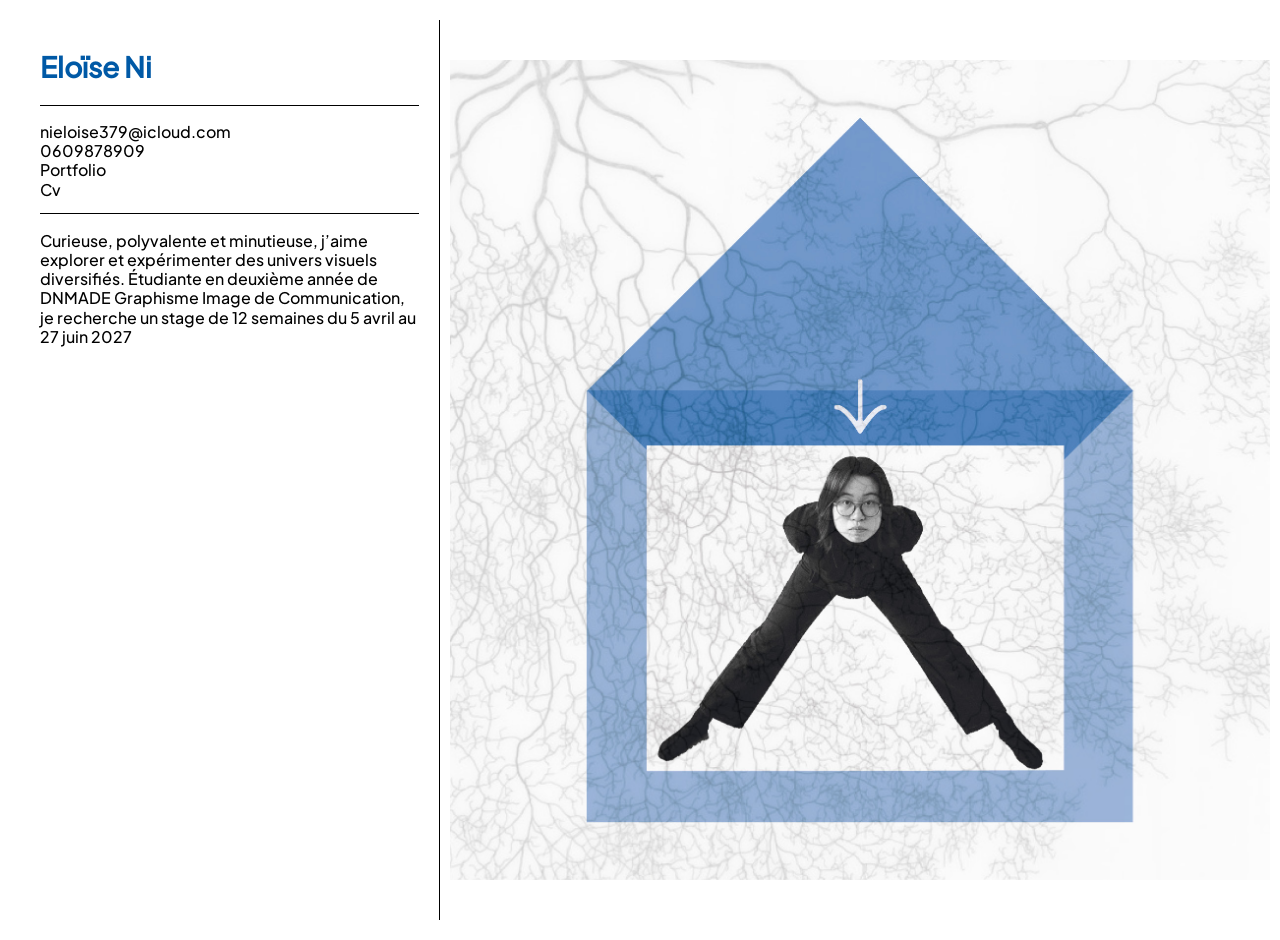
==== a_propos.html @ 24685587 "Lundi" ====
<!DOCTYPE html>
<html lang="fr">

<head>
    <meta charset="UTF-8">
    <meta name="viewport" content="width=device-width, initial-scale=1.0">
    <title>À propos</title>
    <link rel="stylesheet" href="style.css">
</head>

<body class="propos-page prpos-page">

    <main class="project-layout">

        <section class="project-info">

            <h1>Eloïse Ni</h1>

            <hr>

            <div class="project-details">
                <p>nieloise379@icloud.com</p>
                <p>0609878909</p>
                <p>Portfolio</p>
                <p>Cv</p>
            </div>

            <hr>

            <p>
                Curieuse, polyvalente et minutieuse, j’aime explorer et expérimenter des univers visuels diversifiés. Étudiante en deuxième année de DNMADE Graphisme Image de Communication, je recherche un stage de 12 semaines du 5 avril au 27 juin 2027
            </p>

        </section>

        <section class="project-image">
            <img src="images/00_a_propos.jpg" Affiche Flip Flap Circus">
        </section>

    </main>

</body>

</html>
---- style.css ----
@font-face {
  font-family: jakarta ;
  src: url("typo/jakarta/PlusJakartaSans-Medium.otf") format("opentype");
}


body {
  background-color: #F2F6FA;
  color: black;
  font-family: jakarta ;
  max-width: 1920px;
  margin: 0 auto;
  padding: 0;
}

p {
  text-align: center;
  color: black;
}

img {
  width: 100%;
  height: auto;
  display: block;
}

p span {
  color: rgb(0, 0, 0);
}

.alert {
  color: rgb(0, 0, 0);
}











/* ACCUEIL */

header {
  display: grid;
  grid-template-columns: auto auto;
  justify-content: space-between;
  align-items: baseline;
}

.grid {
  display: grid;
  grid-template-columns: repeat(3, minmax(0, 1fr));
  gap: 10px;
  padding: 10px;
}

.grid-image-centrale {
  display: grid;
  grid-template-columns: repeat(3, minmax(0, 1fr));
  column-gap: 10px;
  padding: 10px 10px 0 10px;
}

.grid-image-centrale>a {
  grid-column: 2;
  min-width: 0;
}

.grid-image-centrale img {
  width: 100%;
  height: auto;
  display: block;
}

@media screen and (max-width: 600px) {
  .grid-image-centrale {
    grid-template-columns: repeat(3, minmax(0, 1fr));
    gap: 10px;
    padding: 10px;
  }
}

.item-grid {
  gap: 24px;
  display: grid;
}

.image-container {
  display: grid;
  position: relative;
  text-decoration: none;
  min-width: 0;
}

.image-container img {
  grid-column: 1 / -1;
  grid-row: 1 / -1;
  transition: transform 0.3s ease;
}

.grid .image-container {
  min-width: 0;
  width: 100%;
  aspect-ratio: 1 / 1;
  overflow: hidden;
}

.grid .image-container img {
  width: 100%;
  height: 100%;
  object-fit: cover;
  display: block;
}

.image-container .image-text {
  grid-column: 1 / -1;
  grid-row: 1 / -1;
  display: grid;
  place-items: center;
  width: 100%;
  height: 100%;
  box-sizing: border-box;
  opacity: 0;
  transition: opacity 0.3s ease;
  margin: 0;
  color: white;
  font-family: jakarta ;
  font-size: clamp(14px, 2.2vw, 35px);
  font-weight: bold;
  text-align: center;
  padding: 20px;
}

.image-container:hover .image-text {
  opacity: 1;
}

.bleu-propos .image-text {
  background-color: rgba(0, 89, 166, 0.80);
}

.rouge-flip .image-text {
  background-color: rgba(195, 23, 0, 0.70);
}

.gris-bodum .image-text {
  background-color: rgba(0, 0, 0, 0.70);
}

.noir-faits .image-text {
  background-color: rgba(0, 0, 0, 0.70);
}

.bleu-futurzine .image-text {
  background-color: rgba(39, 62, 142, 0.70);
}

.vert-fluo .image-text {
  background-color: rgba(17, 255, 0, 0.70);
}

.marron-kabane .image-text {
  background-color: rgba(130, 81, 44, 0.70);
}

.jaune-leporello .image-text {
  background-color: rgba(255, 238, 0, 0.70);
}

.rouge-lino .image-text {
  background-color: rgba(205, 23, 25, 0.70);
}

.violet-objets .image-text {
  background-color: rgba(104, 84, 205, 0.70);
}

.vert-reliure .image-text {
  background-color: rgba(5, 90, 28, 0.70);
}

.vert-symbiose .image-text {
  background-color: rgba(141, 190, 35, 0.70);
}

.orange-sauces .image-text {
  background-color: rgba(237, 109, 4, 0.70);
}

.noirr-platon .image-text {
  background-color: rgba(0, 0, 0, 0.7);
}

.overlay {
  position: absolute;
  top: 0;
  left: 0;
  width: 100%;
  height: 100%;
  background-color: rgb(255, 255, 255);
  display: flex;
  justify-content: center;
  align-items: center;
  opacity: 1;
  transition: opacity 0.3s ease;
}

.image-text {
  color: rgb(255, 255, 255);
  font-size: 25px;
  text-align: center;
  padding: 20px;
}

.image-container:hover .overlay {
  opacity: 1;
  background-color: rgba(9, 0, 0, 0.5);
}







/* MOBILE */

@media screen and (max-width: 600px) {

  /* Page Accueil */

  header {
    padding: 10px;
  }

  h1 {
    font-size: 32px;
  }

  .grid {
    grid-template-columns: 1fr;
    gap: 10px;
    padding: 10px;
  }

  .image-container .image-text {
    font-size: 22px;
    opacity: 1;
  }


  /* Page Projets */

  .project-layout {
    grid-template-columns: 1fr;
    gap: 20px;
    padding: 10px;
  }

  .project-info {
    border-right: none;
    border-bottom: 1px solid black;
    padding: 10px 0 20px 0;
  }

  .project-info h1 {
    font-size: 24px;
    margin-bottom: 15px;
  }

  .project-info p {
    font-size: 14px;
  }

  .project-image {
    padding: 0;
    width: 100%;
  }

  .project-image img {
    width: 100%;
    height: auto;
    object-fit: contain;
  }

}











/* PAGES PROJETS — MISE EN PAGE */

.project-page {
  margin: 0;
  padding: 0;
  max-width: none;
  min-height: 100vh;
}

.project-layout {
  display: grid;
  grid-template-columns: 1fr 2fr;
  min-height: 100vh;
  padding: 10px;
}

/* Cartel gauche */

.project-info {
  padding: 20px;
  border-right: 1px solid black;
}

.project-info h1 {
  font-family: jakarta ;
  font-size: clamp(14px, 2.2vw, 35px);
  font-weight: bold;
  text-align: left;
  margin: 0;
  padding: 0;
  text-decoration: none;
}


.project-info p {
  text-align: left;
  line-height: 1.2;
}

.project-details p {
  line-height: 1.2;
  margin: 0;
}

/* Lignes */

.project-info hr {
  border: none;
  border-top: 1px solid black;
  margin: 15px 0;
}

/* Images */

.project-image {
  display: flex;
  justify-content: center;
  align-items: flex-start;
  padding: 20px 10px 0 10px;
  min-width: 0;
}

.project-image img {
  width: 100%;
  height: calc(100vh - 40px);
  object-fit: contain;
  margin: 0;
}

/* Couleur Titre Projet */

.propos-page .project-info h1 {
  color: rgb(0, 89, 166);
}

.circus-page .project-info h1 {
  color: rgb(195, 23, 0);
}

.bodum-page .project-info h1 {
  color: rgba(0, 0, 0, 0.65);
}

.futurzine-page .project-info h1 {
  color: rgba(39, 62, 142);
}

.faits-page .project-info h1 {
  color: rgba(0, 0, 0, 0.65);
}












/* A PROPOS */

body.propos-page {
  width: 100%;
  max-width: none;
  min-height: 100vh;
  margin: 0;
  padding: 10px;
  background-color: rgb(255, 255, 255);
}

.circus-page header {
  display: block;
}

.circus-page main {
  width: 100%;
}

@media screen and (max-width: 600px) {
  .circus-page .project-info h1 {
    font-size: 24px;
  }
}

/* FLIP FLAP CIRCUS */

body.circus-page {
  width: 100%;
  max-width: none;
  min-height: 100vh;
  margin: 0;
  padding: 10px;
  background-color: rgb(255, 255, 255);
}

.circus-page header {
  display: block;
}

.circus-page main {
  width: 100%;
}

@media screen and (max-width: 600px) {
  .circus-page .project-info h1 {
    font-size: 24px;
  }
}


/* BODUM */

body.bodum-page {
  width: 100%;
  max-width: none;
  min-height: 100vh;
  margin: 0;
  padding: 10px;
  background-color: rgb(255, 255, 255);
}

.bodum-page header {
  display: block;
}

.bodum-page main {
  width: 100%;
}

@media screen and (max-width: 600px) {
  .bodum-page .project-info h1 {
    font-size: 24px;
  }
}


/* 2463 - FUTURZINE */

body.futurzine-page {
  width: 100%;
  max-width: none;
  min-height: 100vh;
  margin: 0;
  padding: 10px;
  background-color: rgb(255, 255, 255);
}

.futurzine-page header {
  display: block;
}

.futurzine-page main {
  width: 100%;
}

@media screen and (max-width: 600px) {
  .futurzine-page .project-info h1 {
    font-size: 24px;
  }
}


/* FAITS DIVERS */

body.faits-page {
  width: 100%;
  max-width: none;
  min-height: 100vh;
  margin: 0;
  padding: 10px;
  background-color: rgb(255, 255, 255);
}

.faits-page header {
  display: block;
}

.faits-page main {
  width: 100%;
}

@media screen and (max-width: 600px) {
  .faits-page .project-info h1 {
    font-size: 24px;
  }
}
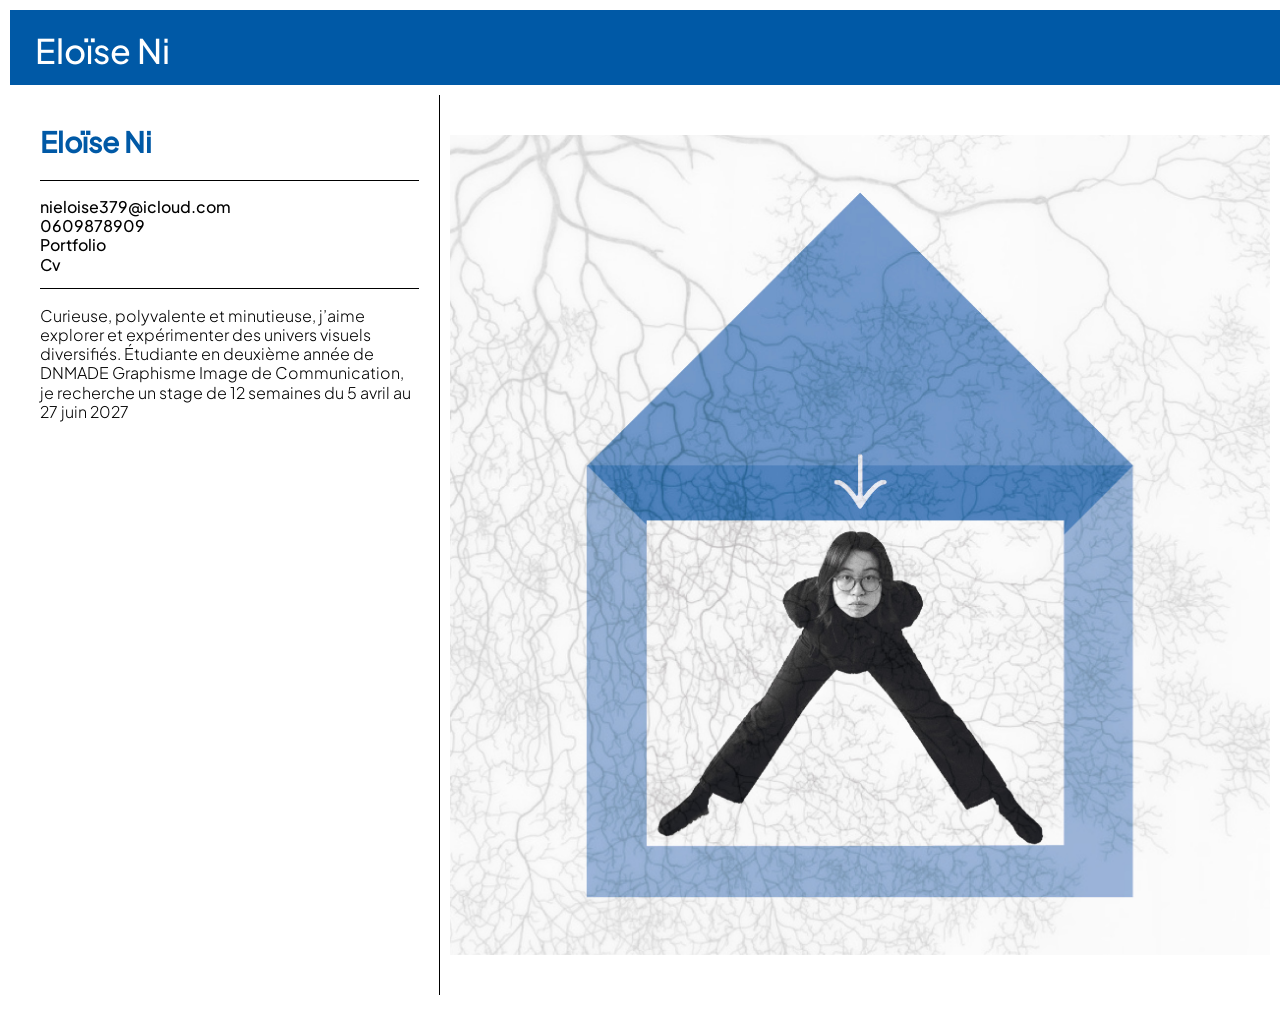
==== commit ef6a5113: "minuit" ====
--- a/a_propos.html
+++ b/a_propos.html
@@ -9,7 +9,9 @@
 </head>
 
 <body class="propos-page prpos-page">
-
+<header class="project-banner">
+    <span class="banner-name">Eloïse Ni</span>
+</header>
     <main class="project-layout">
 
         <section class="project-info">
--- a/style.css
+++ b/style.css
@@ -1,224 +1,227 @@
 @font-face {
-  font-family: jakarta ;
-  src: url("typo/jakarta/PlusJakartaSans-Medium.otf") format("opentype");
+    font-family: jakarta;
+    src: url("typo/jakarta/PlusJakartaSans-Medium.otf") format("opentype");
+}
+
+@font-face {
+    font-family: jakarta-light;
+    src: url("typo/jakarta/PlusJakartaSans-Light.otf") format("opentype");
+    font-weight: 300;
+}
+
+@font-face {
+    font-family: feroniapi;
+    src: url("typo/feroniapi/Feroniapi-MediumItalic.otf");
 }
 
 
 body {
-  background-color: #F2F6FA;
-  color: black;
-  font-family: jakarta ;
-  max-width: 1920px;
-  margin: 0 auto;
-  padding: 0;
+    background-color: #fdfdfd;
+    color: black;
+    font-family: jakarta;
+    max-width: 1920px;
+    margin: 0 auto;
+    padding: 0;
 }
 
 p {
-  text-align: center;
-  color: black;
+    text-align: center;
+    color: black;
 }
 
 img {
-  width: 100%;
-  height: auto;
-  display: block;
+    width: 100%;
+    height: auto;
+    display: block;
 }
 
 p span {
-  color: rgb(0, 0, 0);
+    color: rgb(0, 0, 0);
 }
 
 .alert {
-  color: rgb(0, 0, 0);
-}
-
-
-
-
-
-
-
-
+    color: rgb(0, 0, 0);
+}
 
 
 
 /* ACCUEIL */
 
 header {
-  display: grid;
-  grid-template-columns: auto auto;
-  justify-content: space-between;
-  align-items: baseline;
+    display: grid;
+    grid-template-columns: auto auto;
+    justify-content: space-between;
+    align-items: baseline;
 }
 
 .grid {
-  display: grid;
-  grid-template-columns: repeat(3, minmax(0, 1fr));
-  gap: 10px;
-  padding: 10px;
-}
-
-.grid-image-centrale {
-  display: grid;
-  grid-template-columns: repeat(3, minmax(0, 1fr));
-  column-gap: 10px;
-  padding: 10px 10px 0 10px;
-}
-
-.grid-image-centrale>a {
-  grid-column: 2;
-  min-width: 0;
-}
-
-.grid-image-centrale img {
-  width: 100%;
-  height: auto;
-  display: block;
-}
-
-@media screen and (max-width: 600px) {
-  .grid-image-centrale {
+    display: grid;
     grid-template-columns: repeat(3, minmax(0, 1fr));
     gap: 10px;
     padding: 10px;
-  }
+}
+
+.grid-image-centrale {
+    display: grid;
+    grid-template-columns: repeat(3, minmax(0, 1fr));
+    column-gap: 10px;
+    padding: 10px 10px 0 10px;
+}
+
+.grid-image-centrale>a {
+    grid-column: 2;
+    min-width: 0;
+}
+
+.grid-image-centrale img {
+    width: 100%;
+    height: auto;
+    display: block;
+}
+
+@media screen and (max-width: 600px) {
+    .grid-image-centrale {
+        grid-template-columns: repeat(3, minmax(0, 1fr));
+        gap: 10px;
+        padding: 10px;
+    }
 }
 
 .item-grid {
-  gap: 24px;
-  display: grid;
+    gap: 24px;
+    display: grid;
 }
 
 .image-container {
-  display: grid;
-  position: relative;
-  text-decoration: none;
-  min-width: 0;
+    display: grid;
+    position: relative;
+    text-decoration: none;
+    min-width: 0;
 }
 
 .image-container img {
-  grid-column: 1 / -1;
-  grid-row: 1 / -1;
-  transition: transform 0.3s ease;
+    grid-column: 1 / -1;
+    grid-row: 1 / -1;
+    transition: transform 0.3s ease;
 }
 
 .grid .image-container {
-  min-width: 0;
-  width: 100%;
-  aspect-ratio: 1 / 1;
-  overflow: hidden;
+    min-width: 0;
+    width: 100%;
+    aspect-ratio: 1 / 1;
+    overflow: hidden;
 }
 
 .grid .image-container img {
-  width: 100%;
-  height: 100%;
-  object-fit: cover;
-  display: block;
+    width: 100%;
+    height: 100%;
+    object-fit: cover;
+    display: block;
 }
 
 .image-container .image-text {
-  grid-column: 1 / -1;
-  grid-row: 1 / -1;
-  display: grid;
-  place-items: center;
-  width: 100%;
-  height: 100%;
-  box-sizing: border-box;
-  opacity: 0;
-  transition: opacity 0.3s ease;
-  margin: 0;
-  color: white;
-  font-family: jakarta ;
-  font-size: clamp(14px, 2.2vw, 35px);
-  font-weight: bold;
-  text-align: center;
-  padding: 20px;
+    grid-column: 1 / -1;
+    grid-row: 1 / -1;
+    display: grid;
+    place-items: center;
+    width: 100%;
+    height: 100%;
+    box-sizing: border-box;
+    opacity: 0;
+    transition: opacity 0.3s ease;
+    margin: 0;
+    color: white;
+    font-family: jakarta;
+    font-size: clamp(14px, 2.2vw, 35px);
+    font-weight: bold;
+    text-align: center;
+    padding: 20px;
 }
 
 .image-container:hover .image-text {
-  opacity: 1;
+    opacity: 1;
 }
 
 .bleu-propos .image-text {
-  background-color: rgba(0, 89, 166, 0.80);
+    background-color: rgba(0, 89, 166, 0.80);
 }
 
 .rouge-flip .image-text {
-  background-color: rgba(195, 23, 0, 0.70);
+    background-color: rgba(195, 23, 0, 0.70);
 }
 
 .gris-bodum .image-text {
-  background-color: rgba(0, 0, 0, 0.70);
+    background-color: rgba(0, 0, 0, 0.70);
 }
 
 .noir-faits .image-text {
-  background-color: rgba(0, 0, 0, 0.70);
+    background-color: rgba(0, 0, 0, 0.70);
 }
 
 .bleu-futurzine .image-text {
-  background-color: rgba(39, 62, 142, 0.70);
+    background-color: rgba(39, 62, 142, 0.70);
 }
 
 .vert-fluo .image-text {
-  background-color: rgba(17, 255, 0, 0.70);
+    background-color: rgba(17, 255, 0, 0.70);
 }
 
 .marron-kabane .image-text {
-  background-color: rgba(130, 81, 44, 0.70);
+    background-color: rgba(130, 81, 44, 0.70);
 }
 
 .jaune-leporello .image-text {
-  background-color: rgba(255, 238, 0, 0.70);
+    background-color: rgba(255, 238, 0, 0.70);
 }
 
 .rouge-lino .image-text {
-  background-color: rgba(205, 23, 25, 0.70);
+    background-color: rgba(205, 23, 25, 0.70);
 }
 
 .violet-objets .image-text {
-  background-color: rgba(104, 84, 205, 0.70);
+    background-color: rgba(104, 84, 205, 0.70);
 }
 
 .vert-reliure .image-text {
-  background-color: rgba(5, 90, 28, 0.70);
+    background-color: rgba(5, 90, 28, 0.70);
 }
 
 .vert-symbiose .image-text {
-  background-color: rgba(141, 190, 35, 0.70);
+    background-color: rgba(141, 190, 35, 0.70);
 }
 
 .orange-sauces .image-text {
-  background-color: rgba(237, 109, 4, 0.70);
+    background-color: rgba(237, 109, 4, 0.70);
 }
 
 .noirr-platon .image-text {
-  background-color: rgba(0, 0, 0, 0.7);
+    background-color: rgba(0, 0, 0, 0.70);
 }
 
 .overlay {
-  position: absolute;
-  top: 0;
-  left: 0;
-  width: 100%;
-  height: 100%;
-  background-color: rgb(255, 255, 255);
-  display: flex;
-  justify-content: center;
-  align-items: center;
-  opacity: 1;
-  transition: opacity 0.3s ease;
+    position: absolute;
+    top: 0;
+    left: 0;
+    width: 100%;
+    height: 100%;
+    background-color: rgb(255, 255, 255);
+    display: flex;
+    justify-content: center;
+    align-items: center;
+    opacity: 1;
+    transition: opacity 0.3s ease;
 }
 
 .image-text {
-  color: rgb(255, 255, 255);
-  font-size: 25px;
-  text-align: center;
-  padding: 20px;
+    color: rgb(255, 255, 255);
+    font-size: 25px;
+    text-align: center;
+    padding: 20px;
 }
 
 .image-container:hover .overlay {
-  opacity: 1;
-  background-color: rgba(9, 0, 0, 0.5);
+    opacity: 1;
+    background-color: rgba(9, 0, 0, 0.5);
 }
 
 
@@ -231,300 +234,1884 @@
 
 @media screen and (max-width: 600px) {
 
-  /* Page Accueil */
-
-  header {
+    /* Page Accueil */
+
+    header {
+        padding: 10px;
+    }
+
+    h1 {
+        font-size: 32px;
+    }
+
+    .grid {
+        grid-template-columns: 1fr;
+        gap: 10px;
+        padding: 10px;
+    }
+
+    .image-container .image-text {
+        font-size: 22px;
+        opacity: 1;
+    }
+
+
+    /* Page Projets */
+
+    .project-layout {
+        grid-template-columns: 1fr;
+        gap: 20px;
+        padding: 10px;
+    }
+
+    .project-info {
+        border-right: none;
+        border-bottom: 1px solid black;
+        padding: 10px 0 20px 0;
+    }
+
+    .project-info h1 {
+        font-size: 24px;
+        margin-bottom: 15px;
+    }
+
+    .project-info p {
+        font-size: 14px;
+    }
+
+    .project-image {
+        padding: 0;
+        width: 100%;
+    }
+
+    .project-image img {
+        width: 100%;
+        height: auto;
+        object-fit: contain;
+    }
+
+}
+
+
+
+
+
+
+
+
+
+
+
+/* PAGES PROJETS — MISE EN PAGE */
+
+.project-page {
+    margin: 0;
+    padding: 0;
+    max-width: none;
+    min-height: 100vh;
+}
+
+.project-layout {
+    display: grid;
+    grid-template-columns: 1fr 2fr;
+    min-height: 100vh;
     padding: 10px;
-  }
-
-  h1 {
-    font-size: 32px;
-  }
-
-  .grid {
-    grid-template-columns: 1fr;
-    gap: 10px;
+}
+
+/* Cartel gauche */
+
+.project-info {
+    padding: 20px;
+    border-right: 1px solid black;
+}
+
+.project-info h1 {
+    font-family: jakarta;
+    font-size: clamp(14px, 2.2vw, 35px);
+    font-weight: bold;
+    text-align: left;
+    margin: 0;
+    padding: 0;
+    text-decoration: none;
+}
+
+
+.project-info p {
+    text-align: left;
+    line-height: 1.2;
+}
+
+.project-details p {
+    line-height: 1.2;
+    margin: 0;
+}
+
+/* Lignes */
+
+.project-info hr {
+    border: none;
+    border-top: 1px solid black;
+    margin: 15px 0;
+}
+
+/* Images */
+
+.project-image {
+    display: flex;
+    justify-content: center;
+    align-items: flex-start;
+    padding: 20px 10px 0 10px;
+    min-width: 0;
+}
+
+.project-image img {
+    width: 100%;
+    height: calc(100vh - 40px);
+    object-fit: contain;
+    margin: 0;
+}
+
+/* Couleur Titre Projet */
+
+.propos-page .project-info h1 {
+    color: rgb(0, 89, 166);
+}
+
+.circus-page .project-info h1 {
+    color: rgb(195, 23, 0);
+}
+
+.bodum-page .project-info h1 {
+    color: rgba(0, 0, 0, 0.65);
+}
+
+.futurzine-page .project-info h1 {
+    color: rgba(39, 62, 142);
+}
+
+.faits-page .project-info h1 {
+    color: rgba(0, 0, 0, 0.65);
+}
+
+.jde-page .project-info h1 {
+    color: rgb(17, 255, 0);
+}
+
+.kabane-page .project-info h1 {
+    color: rgba(130, 81, 44)
+}
+
+.leporello-page .project-info h1 {
+    color: rgba(34, 164, 57)
+}
+
+.lino-page .project-info h1 {
+    color: rgba(205, 23, 25)
+}
+
+.objets-page .project-info h1 {
+    color: rgba(104, 84, 205)
+}
+
+.reliure-page .project-info h1 {
+    color: rgba(82, 124, 50)
+}
+
+.symbiose-page .project-info h1 {
+    color: rgba(141, 190, 35)
+}
+
+.sauces-page .project-info h1 {
+    color: rgba(237, 109, 4)
+}
+
+.platon-page .project-info h1 {
+    color: rgba(0, 0, 0, 0.65)
+}
+
+
+
+
+
+/* A PROPOS */
+
+body.propos-page {
+    width: 100%;
+    max-width: none;
+    min-height: 100vh;
+    margin: 0;
     padding: 10px;
-  }
-
-  .image-container .image-text {
-    font-size: 22px;
-    opacity: 1;
-  }
-
-
-  /* Page Projets */
-
-  .project-layout {
-    grid-template-columns: 1fr;
-    gap: 20px;
+    background-color: rgb(255, 255, 255);
+}
+
+.circus-page header {
+    display: block;
+}
+
+.circus-page main {
+    width: 100%;
+}
+
+@media screen and (max-width: 600px) {
+    .circus-page .project-info h1 {
+        font-size: 24px;
+    }
+}
+
+
+/* FLIP FLAP CIRCUS — MISE EN PAGE ORDINATEUR */
+
+body.circus-page {
+    box-sizing: border-box;
+    width: 100%;
+    max-width: none;
+    margin: 0;
     padding: 10px;
-  }
-
-  .project-info {
-    border-right: none;
-    border-bottom: 1px solid black;
-    padding: 10px 0 20px 0;
-  }
-
-  .project-info h1 {
-    font-size: 24px;
-    margin-bottom: 15px;
-  }
-
-  .project-info p {
-    font-size: 14px;
-  }
-
-  .project-image {
-    padding: 0;
-    width: 100%;
-  }
-
-  .project-image img {
-    width: 100%;
+}
+
+.circus-page .project-layout {
+    display: grid;
+    grid-template-columns: 1fr 2fr;
+    gap: 0;
+    padding: 0;
+    min-height: calc(100vh - 20px);
+}
+
+.circus-page .project-info {
+    padding: 10px 20px 10px 10px;
+    border-right: 1px solid black;
+}
+
+.circus-page .project-image {
+    display: flex;
+    justify-content: stretch;
+    align-items: flex-start;
+    min-width: 0;
+    padding: 0;
+}
+
+.circus-page .project-image img {
+    display: block;
+    width: 100%;
+    max-width: 100%;
+    height: calc(100vh - 20px);
+    object-fit: contain;
+    object-position: top left;
+    margin: 0;
+}
+
+.circus-page .project-category {
+    font-weight: bold;
+    margin-bottom: 10px;
+}
+
+/* FLIP FLAP CIRCUS — TÉLÉPHONE */
+
+@media screen and (max-width: 600px) {
+
+    body.circus-page {
+        padding: 10px;
+    }
+
+    .circus-page .project-layout {
+        grid-template-columns: 1fr;
+        gap: 10px;
+        min-height: auto;
+        padding: 0;
+    }
+
+    .circus-page .project-info {
+        padding: 10px;
+        border-right: none;
+        border-bottom: 1px solid black;
+    }
+
+    .circus-page .project-image {
+        width: 100%;
+        padding: 10px 0 0 0;
+    }
+
+    .circus-page .project-image img {
+        width: 100%;
+        max-width: 100%;
+        height: auto;
+        object-fit: contain;
+    }
+}
+
+
+/* BODUM — MISE EN PAGE ORDINATEUR */
+
+body.bodum-page {
+    box-sizing: border-box;
+    width: 100%;
+    max-width: none;
+    margin: 0;
+    padding: 10px;
+}
+
+.bodum-page .project-layout {
+    display: grid;
+    grid-template-columns: 1fr 2fr;
+    gap: 0;
+    padding: 0;
+    min-height: calc(100vh - 20px);
+}
+
+.bodum-page .project-info {
+    padding: 10px 20px 10px 10px;
+    border-right: 1px solid black;
+}
+
+.bodum-page .project-image {
+    display: block;
+    min-width: 0;
+    padding: 0;
+}
+
+.bodum-page .band {
+    display: flex;
+    flex-direction: column;
+    gap: 0;
+    width: 100%;
+}
+
+.bodum-page .band img {
+    display: block;
+    width: 100%;
+    height: auto;
+    margin: 0;
+}
+
+
+/* BODUM — MISE EN PAGE ORDINATEUR */
+
+body.bodum-page {
+    box-sizing: border-box;
+    width: 100%;
+    max-width: none;
+    margin: 0;
+    padding: 10px;
+}
+
+.bodum-page .project-layout {
+    display: grid;
+    grid-template-columns: 1fr 2fr;
+    gap: 0;
+    padding: 0;
+    min-height: calc(100vh - 20px);
+}
+
+.bodum-page .project-info {
+    padding: 10px 20px 10px 10px;
+    border-right: 1px solid black;
+}
+
+.bodum-page .project-info h1 {
+    font-size: 35px;
+}
+
+.bodum-page .project-image {
+    display: block;
+    min-width: 0;
+    padding: 0;
+}
+
+.bodum-page .band {
+    display: flex;
+    flex-direction: column;
+    gap: 0;
+    width: 100%;
+}
+
+.bodum-page .band img {
+    display: block;
+    width: 100%;
+    height: auto;
+    margin: 0;
+}
+
+
+/* BODUM — TÉLÉPHONE */
+
+@media screen and (max-width: 600px) {
+
+    body.bodum-page {
+        padding: 10px;
+    }
+
+    .bodum-page .project-layout {
+        grid-template-columns: 1fr;
+        gap: 10px;
+        min-height: auto;
+        padding: 0;
+    }
+
+    .bodum-page .project-info {
+        padding: 10px;
+        border-right: none;
+        border-bottom: 1px solid black;
+    }
+
+    .bodum-page .project-info h1 {
+        font-size: 24px;
+    }
+
+    .bodum-page .project-image {
+        width: 100%;
+        padding: 10px 0 0;
+    }
+
+    .bodum-page .band {
+        width: 100%;
+    }
+
+    .bodum-page .band img {
+        width: 100%;
+        height: auto;
+    }
+}
+
+/* FUTURZINE — MISE EN PAGE ORDINATEUR */
+
+body.futurzine-page {
+    box-sizing: border-box;
+    width: 100%;
+    max-width: none;
+    min-height: 100vh;
+    margin: 0;
+    padding: 10px;
+}
+
+.futurzine-page .project-layout {
+    display: grid;
+    grid-template-columns: 1fr 2fr;
+    gap: 0;
+    padding: 0;
+    min-height: calc(100vh - 20px);
+}
+
+.futurzine-page .project-info {
+    box-sizing: border-box;
+    padding: 10px 20px 10px 10px;
+    border-right: 1px solid black;
+}
+
+/* COLONNE DES IMAGES */
+
+.futurzine-page .project-image {
+    display: block;
+    box-sizing: border-box;
+    min-width: 0;
+    padding: 0;
+}
+
+/* CARROUSEL */
+
+.futurzine-carousel {
+    position: relative;
+    display: block;
+    width: 100%;
+    min-width: 0;
+    overflow: hidden;
+    margin: 0;
+    padding: 0;
+}
+
+.futurzine-track {
+    display: flex;
+    width: 100%;
+    transition: transform 0.4s ease;
+    margin: 0;
+    padding: 0;
+}
+
+.futurzine-slide {
+    flex: 0 0 100%;
+    min-width: 0;
+    display: block;
+    margin: 0;
+    padding: 0;
+}
+
+.futurzine-slide img {
+    display: block;
+    width: 100%;
+    max-width: 100%;
     height: auto;
     object-fit: contain;
-  }
-
-}
-
-
-
-
-
-
-
-
-
-
-
-/* PAGES PROJETS — MISE EN PAGE */
-
-.project-page {
-  margin: 0;
-  padding: 0;
-  max-width: none;
-  min-height: 100vh;
-}
-
-.project-layout {
-  display: grid;
-  grid-template-columns: 1fr 2fr;
-  min-height: 100vh;
-  padding: 10px;
-}
-
-/* Cartel gauche */
-
-.project-info {
-  padding: 20px;
-  border-right: 1px solid black;
-}
-
-.project-info h1 {
-  font-family: jakarta ;
-  font-size: clamp(14px, 2.2vw, 35px);
-  font-weight: bold;
-  text-align: left;
-  margin: 0;
-  padding: 0;
-  text-decoration: none;
-}
-
-
-.project-info p {
-  text-align: left;
-  line-height: 1.2;
-}
-
-.project-details p {
-  line-height: 1.2;
-  margin: 0;
-}
-
-/* Lignes */
-
-.project-info hr {
-  border: none;
-  border-top: 1px solid black;
-  margin: 15px 0;
-}
+    object-position: top left;
+    margin: 0;
+    padding: 0;
+}
+
+/* FLÈCHES */
+
+.futurzine-controls {
+    position: absolute;
+    top: 50%;
+    left: 0;
+    width: 100%;
+    display: flex;
+    justify-content: space-between;
+    align-items: center;
+    padding: 0 10px;
+    box-sizing: border-box;
+    transform: translateY(-50%);
+    pointer-events: none;
+}
+
+.futurzine-controls button {
+    display: flex;
+    justify-content: center;
+    align-items: center;
+    width: 34px;
+    height: 34px;
+    padding: 0;
+    border: 1px solid black;
+    border-radius: 0;
+    background-color: #fefefe;
+    color: black;
+    font-family: feroniapi;
+    font-size: 18px;
+    line-height: 1;
+    cursor: pointer;
+    pointer-events: auto;
+}
+
+/* IMAGE FUTURE VISION 5 */
+
+.futurzine-image-dessous {
+    display: block;
+    width: 100%;
+    margin: 0;
+    padding: 0;
+}
+
+.futurzine-image-dessous img {
+    display: block;
+    width: 100%;
+    height: auto;
+    object-fit: contain;
+    margin: 0;
+    padding: 0;
+}
+
+/* FUTURZINE — TÉLÉPHONE */
+
+@media screen and (max-width: 600px) {
+
+    body.futurzine-page {
+        padding: 10px;
+    }
+
+    .futurzine-page .project-layout {
+        grid-template-columns: 1fr;
+        gap: 10px;
+        min-height: auto;
+        padding: 0;
+    }
+
+    .futurzine-page .project-info {
+        padding: 10px;
+        border-right: none;
+        border-bottom: 1px solid black;
+    }
+
+    .futurzine-page .project-info h1 {
+        font-size: 24px;
+    }
+
+    .futurzine-page .project-image {
+        width: 100%;
+        padding: 10px 0 0;
+    }
+
+    .futurzine-slide img {
+        width: 100%;
+        max-width: 100%;
+        height: auto;
+        object-fit: contain;
+    }
+
+    .futurzine-controls {
+        padding: 0 5px;
+    }
+
+    .futurzine-controls button {
+        width: 30px;
+        height: 30px;
+        font-size: 16px;
+    }
+}
+
+
+/* ===================================== */
+/* FAITS DIVERS — ORDINATEUR */
+/* ===================================== */
+
+body.faits-page {
+    box-sizing: border-box;
+    width: 100%;
+    max-width: none;
+    min-height: 100vh;
+    margin: 0;
+    padding: 10px;
+}
+
+.faits-page .project-layout {
+    display: grid;
+    grid-template-columns: 1fr 2fr;
+    gap: 0;
+    padding: 0;
+    min-height: calc(100vh - 20px);
+}
+
+.faits-page .project-info {
+    padding: 10px 20px 10px 10px;
+    border-right: 1px solid black;
+}
+
+.faits-page .project-image {
+    display: block;
+    min-width: 0;
+    padding: 0;
+}
+
+.faits-page .band {
+    display: block;
+    width: 100%;
+    margin: 0;
+    padding: 0;
+}
+
+.faits-page .band img {
+    display: block;
+    width: 100%;
+    height: auto;
+    margin: 0;
+    padding: 0;
+}
+
+
+/* ===================================== */
+/* FAITS DIVERS — TÉLÉPHONE */
+/* ===================================== */
+
+@media screen and (max-width: 600px) {
+
+    body.faits-page {
+        padding: 10px;
+    }
+
+    .faits-page .project-layout {
+        grid-template-columns: 1fr;
+        gap: 10px;
+        min-height: auto;
+        padding: 0;
+    }
+
+    .faits-page .project-info {
+        padding: 10px;
+        border-right: none;
+        border-bottom: 1px solid black;
+    }
+
+    .faits-page .project-info h1 {
+        font-size: 24px;
+    }
+
+    .faits-page .project-image {
+        width: 100%;
+        padding: 10px 0 0;
+    }
+
+    .faits-page .band {
+        width: 100%;
+    }
+
+    .faits-page .band img {
+        width: 100%;
+        height: auto;
+    }
+}
+
+
+/* JDE */
+
+body.jde-page {
+    box-sizing: border-box;
+    width: 100%;
+    max-width: none;
+    margin: 0;
+    padding: 10px;
+}
+
+.jde-page .project-layout {
+    display: grid;
+    grid-template-columns: 1fr 2fr;
+    gap: 0;
+    padding: 0;
+    min-height: calc(100vh - 20px);
+}
+
+.jde-page .project-info {
+    padding: 10px 20px 10px 10px;
+    border-right: 1px solid black;
+}
+
+.jde-page .project-info h1 {
+    font-size: 35px;
+}
+
+.jde-page .project-image {
+    display: flex;
+    justify-content: stretch;
+    align-items: flex-start;
+    min-width: 0;
+    padding: 0;
+}
+
+.jde-page .project-image img {
+    display: block;
+    width: 100%;
+    max-width: 100%;
+    height: calc(100vh - 20px);
+    object-fit: contain;
+    object-position: top left;
+    margin: 0;
+}
+
+
+/* JDE — TÉLÉPHONE */
+
+@media screen and (max-width: 600px) {
+
+    body.jde-page {
+        padding: 10px;
+    }
+
+    .jde-page .project-layout {
+        grid-template-columns: 1fr;
+        gap: 10px;
+        min-height: auto;
+        padding: 0;
+    }
+
+    .jde-page .project-info {
+        padding: 10px;
+        border-right: none;
+        border-bottom: 1px solid black;
+    }
+
+    .jde-page .project-info h1 {
+        font-size: 24px;
+    }
+
+    .jde-page .project-image {
+        width: 100%;
+        padding: 10px 0 0;
+    }
+
+    .jde-page .project-image img {
+        width: 100%;
+        max-width: 100%;
+        height: auto;
+        object-fit: contain;
+    }
+}
+
+/* KABANE CAFÉ — MISE EN PAGE COMME BODUM */
+
+body.kabane-page {
+    box-sizing: border-box;
+    width: 100%;
+    max-width: none;
+    min-height: 100vh;
+    margin: 0;
+    padding: 10px;
+    background-color: white;
+}
+
+.kabane-page .project-layout {
+    display: grid;
+    grid-template-columns: 1fr 2fr;
+    gap: 0;
+    padding: 0;
+    min-height: calc(100vh - 20px);
+}
+
+.kabane-page .project-info {
+    padding: 10px 20px 10px 10px;
+    border-right: 1px solid black;
+}
+
+.kabane-page .project-image {
+    display: block;
+    min-width: 0;
+    padding: 0;
+}
+
+.kabane-page .project-image img {
+    display: block;
+    width: 100%;
+    height: auto;
+    margin: 0;
+}
+
+/* KABANE CAFÉ — TÉLÉPHONE */
+
+@media screen and (max-width: 600px) {
+
+    body.kabane-page {
+        padding: 10px;
+    }
+
+    .kabane-page .project-layout {
+        grid-template-columns: 1fr;
+        gap: 10px;
+        min-height: auto;
+        padding: 0;
+    }
+
+    .kabane-page .project-info {
+        padding: 10px;
+        border-right: none;
+        border-bottom: 1px solid black;
+    }
+
+    .kabane-page .project-info h1 {
+        font-size: 24px;
+    }
+
+    .kabane-page .project-image {
+        width: 100%;
+        padding: 10px 0 0;
+    }
+
+    .kabane-page .project-image img {
+        width: 100%;
+        height: auto;
+    }
+}
+
+
+
+/* LEPORELLO — MISE EN PAGE COMME FUTURZINE */
+
+body.leporello-page {
+    box-sizing: border-box;
+    width: 100%;
+    max-width: none;
+    min-height: 100vh;
+    margin: 0;
+    padding: 10px;
+}
+
+.leporello-page .project-layout {
+    display: grid;
+    grid-template-columns: 1fr 2fr;
+    gap: 0;
+    padding: 0;
+    min-height: calc(100vh - 20px);
+}
+
+.leporello-page .project-info {
+    box-sizing: border-box;
+    padding: 10px 20px 10px 10px;
+    border-right: 1px solid black;
+}
+
+/* COLONNE DES IMAGES */
+
+.leporello-page .project-image {
+    display: block;
+    box-sizing: border-box;
+    min-width: 0;
+    padding: 0;
+}
+
+/* CARROUSEL */
+
+.leporello-carousel {
+    position: relative;
+    width: 100%;
+    min-width: 0;
+    overflow: hidden;
+}
+
+.leporello-track {
+    display: flex;
+    width: 100%;
+    transition: transform 0.4s ease;
+}
+
+.leporello-slide {
+    flex: 0 0 100%;
+    min-width: 0;
+    display: flex;
+    justify-content: flex-start;
+    align-items: flex-start;
+}
+
+.leporello-slide img {
+    display: block;
+    width: 100%;
+    max-width: 100%;
+    height: calc(100vh - 20px);
+    object-fit: contain;
+    object-position: top left;
+    margin: 0;
+}
+
+/* FLÈCHES */
+
+.leporello-controls {
+    position: absolute;
+    top: 50%;
+    left: 0;
+    width: 100%;
+    display: flex;
+    justify-content: space-between;
+    align-items: center;
+    padding: 0 10px;
+    box-sizing: border-box;
+    transform: translateY(-50%);
+    pointer-events: none;
+}
+
+.leporello-controls button {
+    display: flex;
+    justify-content: center;
+    align-items: center;
+    width: 34px;
+    height: 34px;
+    padding: 0;
+    border: 1px solid black;
+    border-radius: 0;
+    background-color: #fefefe;
+    color: black;
+    font-family: feroniapi;
+    font-size: 18px;
+    line-height: 1;
+    cursor: pointer;
+    pointer-events: auto;
+}
+
+/* TÉLÉPHONE */
+
+@media screen and (max-width: 600px) {
+
+    body.leporello-page {
+        padding: 10px;
+    }
+
+    .leporello-page .project-layout {
+        grid-template-columns: 1fr;
+        gap: 10px;
+        min-height: auto;
+        padding: 0;
+    }
+
+    .leporello-page .project-info {
+        padding: 10px;
+        border-right: none;
+        border-bottom: 1px solid black;
+    }
+
+    .leporello-page .project-info h1 {
+        font-size: 24px;
+    }
+
+    .leporello-page .project-image {
+        width: 100%;
+        padding: 10px 0 0;
+    }
+
+    .leporello-slide img {
+        width: 100%;
+        max-width: 100%;
+        height: auto;
+        object-fit: contain;
+    }
+
+    .leporello-controls {
+        padding: 0 5px;
+    }
+
+    .leporello-controls button {
+        width: 30px;
+        height: 30px;
+        font-size: 16px;
+    }
+}
+
+/* FLÈCHES */
+
+.leporello-controls {
+    position: absolute;
+    top: 50%;
+    left: 0;
+    width: 100%;
+    display: flex;
+    justify-content: space-between;
+    align-items: center;
+    padding: 0 10px;
+    box-sizing: border-box;
+    transform: translateY(-50%);
+    pointer-events: none;
+}
+
+.leporello-controls button {
+    display: flex;
+    justify-content: center;
+    align-items: center;
+    width: 34px;
+    height: 34px;
+    padding: 0;
+    border: 1px solid black;
+    border-radius: 0;
+    background-color: #fefefe;
+    color: black;
+    font-family: "Feroniapi";
+    font-size: 18px;
+    line-height: 1;
+    cursor: pointer;
+    pointer-events: auto;
+}
+
+/* COMPTEUR */
+
+.leporello-counter {
+    font-family: jakarta;
+    font-size: 12px;
+    text-align: center;
+    margin-top: 8px;
+}
+
+/* TÉLÉPHONE */
+
+@media screen and (max-width: 600px) {
+
+    body.leporello-page {
+        padding: 10px;
+    }
+
+    .leporello-page .project-layout {
+        grid-template-columns: 1fr;
+        gap: 10px;
+        min-height: auto;
+        padding: 0;
+    }
+
+    .leporello-page .project-info {
+        padding: 10px;
+        border-right: none;
+        border-bottom: 1px solid black;
+    }
+
+    .leporello-page .project-info h1 {
+        font-size: 24px;
+    }
+
+    .leporello-page .project-image {
+        width: 100%;
+        padding: 10px 0 0 0;
+    }
+
+    .leporello-slide img {
+        width: 100%;
+        max-width: 100%;
+        height: auto;
+        object-fit: contain;
+    }
+
+    .leporello-controls {
+        padding: 0 5px;
+    }
+
+    .leporello-controls button {
+        width: 30px;
+        height: 30px;
+        font-size: 16px;
+    }
+
+    .leporello-counter {
+        font-size: 12px;
+    }
+}
+
+
+
+
+
+
+/* LINO — MISE EN PAGE COMME FLIP FLAP CIRCUS */
+
+body.lino-page {
+    box-sizing: border-box;
+    width: 100%;
+    max-width: none;
+    margin: 0;
+    padding: 10px;
+}
+
+.lino-page .project-layout {
+    display: grid;
+    grid-template-columns: 1fr 2fr;
+    gap: 0;
+    padding: 0;
+    min-height: calc(100vh - 20px);
+}
+
+.lino-page .project-info {
+    padding: 10px 20px 10px 10px;
+    border-right: 1px solid black;
+}
+
+.lino-page .project-image {
+    display: flex;
+    justify-content: stretch;
+    align-items: flex-start;
+    min-width: 0;
+    padding: 0;
+}
+
+.lino-page .project-image img {
+    display: block;
+    width: 100%;
+    max-width: 100%;
+    height: calc(100vh - 20px);
+    object-fit: contain;
+    object-position: top left;
+    margin: 0;
+}
+
+/* LINO — TÉLÉPHONE */
+
+@media screen and (max-width: 600px) {
+
+    body.lino-page {
+        padding: 10px;
+    }
+
+    .lino-page .project-layout {
+        grid-template-columns: 1fr;
+        gap: 10px;
+        min-height: auto;
+        padding: 0;
+    }
+
+    .lino-page .project-info {
+        padding: 10px;
+        border-right: none;
+        border-bottom: 1px solid black;
+    }
+
+    .lino-page .project-info h1 {
+        font-size: 24px;
+    }
+
+    .lino-page .project-image {
+        width: 100%;
+        padding: 10px 0 0;
+    }
+
+    .lino-page .project-image img {
+        width: 100%;
+        max-width: 100%;
+        height: auto;
+        object-fit: contain;
+    }
+}
+
+/* OBJETS CROISÉS — MISE EN PAGE COMME LINO */
+
+body.objets-page {
+    box-sizing: border-box;
+    width: 100%;
+    max-width: none;
+    margin: 0;
+    padding: 10px;
+}
+
+.objets-page .project-layout {
+    display: grid;
+    grid-template-columns: 1fr 2fr;
+    gap: 0;
+    padding: 0;
+    min-height: calc(100vh - 20px);
+}
+
+.objets-page .project-info {
+    padding: 10px 20px 10px 10px;
+    border-right: 1px solid black;
+}
+
+.objets-page .project-image {
+    display: flex;
+    justify-content: stretch;
+    align-items: flex-start;
+    min-width: 0;
+    padding: 0;
+}
+
+.objets-page .project-image img {
+    display: block;
+    width: 100%;
+    max-width: 100%;
+    height: calc(100vh - 20px);
+    object-fit: contain;
+    object-position: top left;
+    margin: 0;
+}
+
+/* OBJETS CROISÉS — TÉLÉPHONE */
+
+@media screen and (max-width: 600px) {
+
+    body.objets-page {
+        padding: 10px;
+    }
+
+    .objets-page .project-layout {
+        grid-template-columns: 1fr;
+        gap: 10px;
+        min-height: auto;
+        padding: 0;
+    }
+
+    .objets-page .project-info {
+        padding: 10px;
+        border-right: none;
+        border-bottom: 1px solid black;
+    }
+
+    .objets-page .project-info h1 {
+        font-size: 24px;
+    }
+
+    .objets-page .project-image {
+        width: 100%;
+        padding: 10px 0 0;
+    }
+
+    .objets-page .project-image img {
+        width: 100%;
+        max-width: 100%;
+        height: auto;
+        object-fit: contain;
+    }
+}
+
+/* RELIURE - MISE EN PAGE */
+
+body.reliure-page {
+    box-sizing: border-box;
+    width: 100%;
+    max-width: none;
+    min-height: 100vh;
+    margin: 0;
+    padding: 10px;
+}
+
+.reliure-page .project-layout {
+    display: grid;
+    grid-template-columns: 1fr 2fr;
+    gap: 0;
+    min-height: calc(100vh - 20px);
+    padding: 0;
+}
+
+.reliure-page .project-info {
+    box-sizing: border-box;
+    padding: 10px 20px 10px 10px;
+    border-right: 1px solid black;
+}
+
+.reliure-page .project-image {
+    display: block;
+    box-sizing: border-box;
+    min-width: 0;
+    padding: 0;
+}
+
+/* CARROUSEL */
+
+.reliure-carousel {
+    position: relative;
+    width: 100%;
+    min-width: 0;
+    overflow: hidden;
+}
+
+.reliure-track {
+    display: flex;
+    width: 100%;
+    transition: transform 0.4s ease;
+}
+
+.reliure-slide {
+    flex: 0 0 100%;
+    min-width: 0;
+    display: flex;
+    justify-content: flex-start;
+    align-items: flex-start;
+}
+
+.reliure-slide img {
+    display: block;
+    width: 100%;
+    max-width: 100%;
+    height: calc(100vh - 80px);
+    object-fit: contain;
+    object-position: top left;
+    margin: 0;
+}
+
+/* FLÈCHES */
+
+.reliure-controls {
+    position: absolute;
+    top: 50%;
+    left: 0;
+    width: 100%;
+    display: flex;
+    justify-content: space-between;
+    align-items: center;
+    padding: 0 10px;
+    box-sizing: border-box;
+    transform: translateY(-50%);
+    pointer-events: none;
+}
+
+.reliure-controls button {
+    display: flex;
+    justify-content: center;
+    align-items: center;
+    width: 34px;
+    height: 34px;
+    padding: 0;
+    border: 1px solid black;
+    border-radius: 0;
+    background-color: #fefefe;
+    color: black;
+    font-family: feroniapi;
+    font-size: 18px;
+    line-height: 1;
+    cursor: pointer;
+    pointer-events: auto;
+}
+
+/* TÉLÉPHONE */
+
+@media screen and (max-width: 600px) {
+
+    body.reliure-page {
+        padding: 10px;
+    }
+
+    .reliure-page .project-layout {
+        grid-template-columns: 1fr;
+        gap: 10px;
+        min-height: auto;
+        padding: 0;
+    }
+
+    .reliure-page .project-info {
+        padding: 10px;
+        border-right: none;
+        border-bottom: 1px solid black;
+    }
+
+    .reliure-page .project-info h1 {
+        font-size: 24px;
+    }
+
+    .reliure-page .project-image {
+        width: 100%;
+        padding: 10px 0 0;
+    }
+
+    .reliure-slide img {
+        width: 100%;
+        max-width: 100%;
+        height: auto;
+        object-fit: contain;
+    }
+
+    .reliure-controls {
+        padding: 0 5px;
+    }
+
+    .reliure-controls button {
+        width: 30px;
+        height: 30px;
+        font-size: 16px;
+    }
+}
+
+/* TEXTE POÉTIQUE - CÉTOINE DORÉE */
+
+.reliure-page .project-poem {
+    font-family: feroniapi;
+    font-style: italic;
+    color: rgb(5, 90, 28);
+    font-size: clamp(14px, 1.2vw, 18px);
+    line-height: 1.3;
+}
+
+.reliure-page .project-poem p {
+    color: rgb(5, 90, 28);
+    text-align: left;
+    margin: 0 0 12px;
+}
+
+
+/* SYMBIOSE - MISE EN PAGE */
+
+body.symbiose-page {
+    box-sizing: border-box;
+    width: 100%;
+    max-width: none;
+    margin: 0;
+    padding: 10px;
+}
+
+.symbiose-page .project-layout {
+    display: grid;
+    grid-template-columns: 1fr 2fr;
+    gap: 0;
+    padding: 0;
+    min-height: calc(100vh - 20px);
+}
+
+.symbiose-page .project-info {
+    padding: 10px 20px 10px 10px;
+    border-right: 1px solid black;
+}
+
+.symbiose-page .project-image {
+    display: flex;
+    justify-content: stretch;
+    align-items: flex-start;
+    min-width: 0;
+    padding: 0;
+}
+
+.symbiose-page .project-image img {
+    display: block;
+    width: 100%;
+    max-width: 100%;
+    height: calc(100vh - 20px);
+    object-fit: contain;
+    object-position: top left;
+    margin: 0;
+}
+
+/* VERSION MOBILE */
+
+@media screen and (max-width: 600px) {
+
+    body.symbiose-page {
+        padding: 10px;
+    }
+
+    .symbiose-page .project-layout {
+        grid-template-columns: 1fr;
+        gap: 10px;
+        min-height: auto;
+        padding: 0;
+    }
+
+    .symbiose-page .project-info {
+        padding: 10px;
+        border-right: none;
+        border-bottom: 1px solid black;
+    }
+
+    .symbiose-page .project-info h1 {
+        font-size: 24px;
+    }
+
+    .symbiose-page .project-image {
+        width: 100%;
+        padding: 10px 0 0;
+    }
+
+    .symbiose-page .project-image img {
+        width: 100%;
+        max-width: 100%;
+        height: auto;
+        object-fit: contain;
+    }
+}
+
+
+
+/* SAUCES - MISE EN PAGE */
+
+body.sauces-page {
+    box-sizing: border-box;
+    width: 100%;
+    max-width: none;
+    min-height: 100vh;
+    margin: 0;
+    padding: 10px;
+    background-color: white;
+}
+
+.sauces-page .project-layout {
+    display: grid;
+    grid-template-columns: 1fr 2fr;
+    gap: 0;
+    padding: 0;
+    min-height: calc(100vh - 20px);
+}
+
+.sauces-page .project-info {
+    padding: 10px 20px 10px 10px;
+    border-right: 1px solid black;
+}
+
+.sauces-page .project-image {
+    display: block;
+    min-width: 0;
+    padding: 0;
+}
+
+.sauces-page .project-image img {
+    display: block;
+    width: 100%;
+    height: auto;
+    margin: 0;
+}
+
+/* VERSION MOBILE */
+
+@media screen and (max-width: 600px) {
+
+    body.sauces-page {
+        padding: 10px;
+    }
+
+    .sauces-page .project-layout {
+        grid-template-columns: 1fr;
+        gap: 10px;
+        min-height: auto;
+        padding: 0;
+    }
+
+    .sauces-page .project-info {
+        padding: 10px;
+        border-right: none;
+        border-bottom: 1px solid black;
+    }
+
+    .sauces-page .project-info h1 {
+        font-size: 24px;
+    }
+
+    .sauces-page .project-image {
+        width: 100%;
+        padding: 10px 0 0;
+    }
+
+    .sauces-page .project-image img {
+        width: 100%;
+        height: auto;
+    }
+}
+
+
+
+/* PLATON - MISE EN PAGE */
+
+body.platon-page {
+    box-sizing: border-box;
+    width: 100%;
+    max-width: none;
+    margin: 0;
+    padding: 10px;
+}
+
+.platon-page .project-layout {
+    display: grid;
+    grid-template-columns: 1fr 2fr;
+    gap: 0;
+    padding: 0;
+    min-height: calc(100vh - 20px);
+}
+
+.platon-page .project-info {
+    padding: 10px 20px 10px 10px;
+    border-right: 1px solid black;
+}
+
+.platon-page .project-image {
+    display: flex;
+    justify-content: stretch;
+    align-items: flex-start;
+    min-width: 0;
+    padding: 0;
+}
+
+.platon-page .project-image img {
+    display: block;
+    width: 100%;
+    max-width: 100%;
+    height: calc(100vh - 20px);
+    object-fit: contain;
+    object-position: top left;
+    margin: 0;
+}
+
+/* VERSION MOBILE */
+
+@media screen and (max-width: 600px) {
+
+    body.platon-page {
+        padding: 10px;
+    }
+
+    .platon-page .project-layout {
+        grid-template-columns: 1fr;
+        gap: 10px;
+        min-height: auto;
+        padding: 0;
+    }
+
+    .platon-page .project-info {
+        padding: 10px;
+        border-right: none;
+        border-bottom: 1px solid black;
+    }
+
+    .platon-page .project-info h1 {
+        font-size: 24px;
+    }
+
+    .platon-page .project-image {
+        width: 100%;
+        padding: 10px 0 0;
+    }
+
+    .platon-page .project-image img {
+        width: 100%;
+        max-width: 100%;
+        height: auto;
+        object-fit: contain;
+    }
+}
+
+/* BANDEAU COMMUN */
+
+header.project-banner {
+    position: sticky;
+    top: 0;
+    z-index: 1000;
+    width: 100%;
+    min-height: 75px;
+    box-sizing: border-box;
+    display: flex;
+    justify-content: flex-start;
+    align-items: center;
+    padding: 10px 25px;
+    margin: 0;
+    color: white;
+}
+
+.project-banner .banner-name {
+    font-family: Jakarta;
+    font-size: 34px;
+    line-height: 1;
+    font-weight: normal;
+}
+
+/* COULEURS */
+
+.accueil-page .project-banner {
+    background-color: rgb(100, 100, 100);
+}
+
+.bodum-page .project-banner {
+    background: rgb(100, 100, 100);
+}
+
+.faits-page .project-banner {
+    background: rgb(100, 100, 100);
+}
+
+.platon-page .project-banner {
+    background: rgb(100, 100, 100);
+}
+
+.propos-page .project-banner {
+    background: rgba(0, 89, 166);
+}
+
+.circus-page .project-banner {
+    background: rgba(195, 23, 0);
+}
+
+.futurzine-page .project-banner {
+    background: rgba(39, 62, 142);
+}
+
+.jde-page .project-banner {
+    background: rgb(26, 255, 0);
+}
+
+.kabane-page .project-banner {
+    background: rgba(130, 81, 44);
+}
+
+.leporello-page .project-banner {
+    background: rgba(34, 164, 57);
+}
+
+.lino-page .project-banner {
+    background: rgba(205, 23, 25);
+}
+
+.objets-page .project-banner {
+    background: rgba(104, 84, 205);
+}
+
+.reliure-page .project-banner {
+    background: rgba(82, 124, 50);
+}
+
+.symbiose-page .project-banner {
+    background: rgba(141, 190, 35);
+}
+
+.sauces-page .project-banner {
+    background: rgba(237, 109, 4);
+}
+
+/* BANDEAU PLEINE LARGEUR SUR LES PAGES PROJETS */
+
+.project-page>.project-banner {
+    width: calc(100% + 20px);
+    margin: -10px -10px 0;
+}
+
+/* MOBILE */
+
+@media screen and (max-width:600px) {
+    header.project-banner {
+        min-height: 60px;
+        padding: 8px 15px;
+    }
+
+    .project-banner .banner-name {
+        font-size: 28px;
+    }
+}
+
+.project-info > p {
+    font-family: jakarta-regular;
+    font-weight: normal;
+}
+
+.project-info > p {
+    font-family: jakarta-light;
+    font-weight: 300;
+}
+
+
+/* ===================================== */
+/* CORRECTION DES 3 CARROUSELS */
+/* FUTURZINE - LEPORELLO - RELIURE */
+/* ===================================== */
 
 /* Images */
-
-.project-image {
-  display: flex;
-  justify-content: center;
-  align-items: flex-start;
-  padding: 20px 10px 0 10px;
-  min-width: 0;
-}
-
-.project-image img {
-  width: 100%;
-  height: calc(100vh - 40px);
-  object-fit: contain;
-  margin: 0;
-}
-
-/* Couleur Titre Projet */
-
-.propos-page .project-info h1 {
-  color: rgb(0, 89, 166);
-}
-
-.circus-page .project-info h1 {
-  color: rgb(195, 23, 0);
-}
-
-.bodum-page .project-info h1 {
-  color: rgba(0, 0, 0, 0.65);
-}
-
-.futurzine-page .project-info h1 {
-  color: rgba(39, 62, 142);
-}
-
-.faits-page .project-info h1 {
-  color: rgba(0, 0, 0, 0.65);
-}
-
-
-
-
-
-
-
-
-
-
-
-
-/* A PROPOS */
-
-body.propos-page {
-  width: 100%;
-  max-width: none;
-  min-height: 100vh;
-  margin: 0;
-  padding: 10px;
-  background-color: rgb(255, 255, 255);
-}
-
-.circus-page header {
-  display: block;
-}
-
-.circus-page main {
-  width: 100%;
-}
-
+.futurzine-slide img,
+.leporello-slide img,
+.reliure-slide img {
+    display: block;
+    width: 100%;
+    max-width: 100%;
+    height: auto;
+    object-fit: contain;
+    object-position: top left;
+    margin: 0;
+}
+
+/* Conteneurs des carrousels */
+.futurzine-carousel,
+.leporello-carousel,
+.reliure-carousel {
+    position: relative;
+    display: block;
+    width: 100%;
+    min-width: 0;
+    overflow: hidden;
+}
+
+/* Positionnement des flèches */
+.futurzine-controls,
+.leporello-controls,
+.reliure-controls {
+    position: absolute;
+    top: 50%;
+    left: 0;
+    width: 100%;
+    transform: translateY(-50%);
+
+    display: flex;
+    justify-content: space-between;
+    align-items: center;
+
+    padding: 0 10px;
+    box-sizing: border-box;
+    pointer-events: none;
+}
+
+/* Apparence des flèches */
+.futurzine-controls button,
+.leporello-controls button,
+.reliure-controls button {
+    display: flex;
+    justify-content: center;
+    align-items: center;
+
+    width: 34px;
+    height: 34px;
+
+    padding: 0;
+    border: 1px solid black;
+    border-radius: 0;
+
+    background-color: #fefefe;
+    color: black;
+
+    font-family: feroniapi;
+    font-size: 18px;
+    line-height: 1;
+
+    cursor: pointer;
+    pointer-events: auto;
+}
+
+/* Version mobile */
 @media screen and (max-width: 600px) {
-  .circus-page .project-info h1 {
-    font-size: 24px;
-  }
-}
-
-/* FLIP FLAP CIRCUS */
-
-body.circus-page {
-  width: 100%;
-  max-width: none;
-  min-height: 100vh;
-  margin: 0;
-  padding: 10px;
-  background-color: rgb(255, 255, 255);
-}
-
-.circus-page header {
-  display: block;
-}
-
-.circus-page main {
-  width: 100%;
-}
-
-@media screen and (max-width: 600px) {
-  .circus-page .project-info h1 {
-    font-size: 24px;
-  }
-}
-
-
-/* BODUM */
-
-body.bodum-page {
-  width: 100%;
-  max-width: none;
-  min-height: 100vh;
-  margin: 0;
-  padding: 10px;
-  background-color: rgb(255, 255, 255);
-}
-
-.bodum-page header {
-  display: block;
-}
-
-.bodum-page main {
-  width: 100%;
-}
-
-@media screen and (max-width: 600px) {
-  .bodum-page .project-info h1 {
-    font-size: 24px;
-  }
-}
-
-
-/* 2463 - FUTURZINE */
-
-body.futurzine-page {
-  width: 100%;
-  max-width: none;
-  min-height: 100vh;
-  margin: 0;
-  padding: 10px;
-  background-color: rgb(255, 255, 255);
-}
-
-.futurzine-page header {
-  display: block;
-}
-
-.futurzine-page main {
-  width: 100%;
-}
-
-@media screen and (max-width: 600px) {
-  .futurzine-page .project-info h1 {
-    font-size: 24px;
-  }
-}
-
-
-/* FAITS DIVERS */
-
-body.faits-page {
-  width: 100%;
-  max-width: none;
-  min-height: 100vh;
-  margin: 0;
-  padding: 10px;
-  background-color: rgb(255, 255, 255);
-}
-
-.faits-page header {
-  display: block;
-}
-
-.faits-page main {
-  width: 100%;
-}
-
-@media screen and (max-width: 600px) {
-  .faits-page .project-info h1 {
-    font-size: 24px;
-  }
+
+    .futurzine-controls,
+    .leporello-controls,
+    .reliure-controls {
+        padding: 0 5px;
+    }
+
+    .futurzine-controls button,
+    .leporello-controls button,
+    .reliure-controls button {
+        width: 30px;
+        height: 30px;
+        font-size: 16px;
+    }
+}
+.project-category {
+    margin-bottom: 5px;
 }
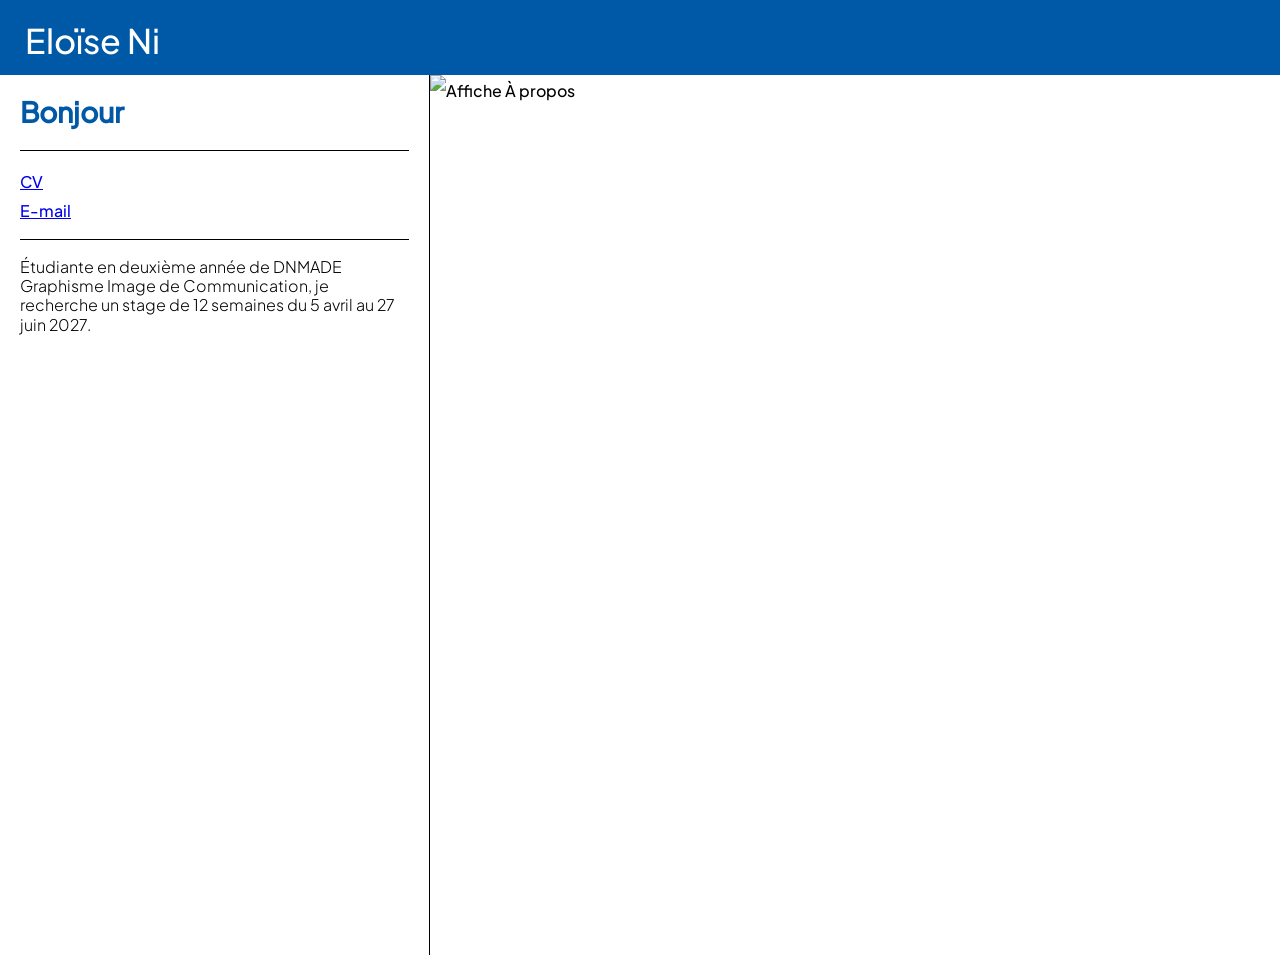
==== commit bfcde352: "mardi" ====
--- a/a_propos.html
+++ b/a_propos.html
@@ -1,3 +1,4 @@
+
 <!DOCTYPE html>
 <html lang="fr">
 
@@ -8,39 +9,41 @@
     <link rel="stylesheet" href="style.css">
 </head>
 
-<body class="propos-page prpos-page">
-<header class="project-banner">
-    <span class="banner-name">Eloïse Ni</span>
-</header>
+<body class="propos-page">
+
+    <header class="project-banner">
+        <span class="banner-name">Eloïse Ni</span>
+    </header>
+
     <main class="project-layout">
 
         <section class="project-info">
 
-            <h1>Eloïse Ni</h1>
+            <h1>Bonjour</h1>
 
             <hr>
 
-            <div class="project-details">
-                <p>nieloise379@icloud.com</p>
-                <p>0609878909</p>
-                <p>Portfolio</p>
-                <p>Cv</p>
+            <div class="contact-links">
+                <a href="images/NI_eloise_cv.pdf" target="_blank">CV</a>
+                <br>
+                <a href="mailto:nieloise379@icloud.com">E-mail</a>
             </div>
 
             <hr>
 
             <p>
-                Curieuse, polyvalente et minutieuse, j’aime explorer et expérimenter des univers visuels diversifiés. Étudiante en deuxième année de DNMADE Graphisme Image de Communication, je recherche un stage de 12 semaines du 5 avril au 27 juin 2027
+                Étudiante en deuxième année de DNMADE Graphisme Image de Communication,
+                je recherche un stage de 12 semaines du 5 avril au 27 juin 2027.
             </p>
 
         </section>
 
         <section class="project-image">
-            <img src="images/00_a_propos.jpg" Affiche Flip Flap Circus">
+            <img src="i" alt="Affiche À propos">
         </section>
 
     </main>
 
 </body>
 
-</html>+</html>
--- a/style.css
+++ b/style.css
@@ -2,21 +2,18 @@
     font-family: jakarta;
     src: url("typo/jakarta/PlusJakartaSans-Medium.otf") format("opentype");
 }
-
 @font-face {
     font-family: jakarta-light;
     src: url("typo/jakarta/PlusJakartaSans-Light.otf") format("opentype");
     font-weight: 300;
 }
-
 @font-face {
     font-family: feroniapi;
     src: url("typo/feroniapi/Feroniapi-MediumItalic.otf");
 }
 
-
 body {
-    background-color: #fdfdfd;
+    background-color: #ffffff;
     color: black;
     font-family: jakarta;
     max-width: 1920px;
@@ -29,23 +26,16 @@
     color: black;
 }
 
-img {
-    width: 100%;
-    height: auto;
-    display: block;
-}
-
-p span {
-    color: rgb(0, 0, 0);
-}
-
+p span,
 .alert {
     color: rgb(0, 0, 0);
 }
 
-
-
-/* ACCUEIL */
+img {
+    display: block;
+    width: 100%;
+    height: auto;
+}
 
 header {
     display: grid;
@@ -61,6 +51,11 @@
     padding: 10px;
 }
 
+.item-grid {
+    display: grid;
+    gap: 24px;
+}
+
 .grid-image-centrale {
     display: grid;
     grid-template-columns: repeat(3, minmax(0, 1fr));
@@ -74,29 +69,16 @@
 }
 
 .grid-image-centrale img {
+    display: block;
     width: 100%;
     height: auto;
-    display: block;
-}
-
-@media screen and (max-width: 600px) {
-    .grid-image-centrale {
-        grid-template-columns: repeat(3, minmax(0, 1fr));
-        gap: 10px;
-        padding: 10px;
-    }
-}
-
-.item-grid {
-    gap: 24px;
+}
+
+.image-container {
+    position: relative;
     display: grid;
-}
-
-.image-container {
-    display: grid;
-    position: relative;
+    min-width: 0;
     text-decoration: none;
-    min-width: 0;
 }
 
 .image-container img {
@@ -106,17 +88,17 @@
 }
 
 .grid .image-container {
-    min-width: 0;
-    width: 100%;
+    width: 100%;
+    min-width: 0;
     aspect-ratio: 1 / 1;
     overflow: hidden;
 }
 
 .grid .image-container img {
+    display: block;
     width: 100%;
     height: 100%;
     object-fit: cover;
-    display: block;
 }
 
 .image-container .image-text {
@@ -127,15 +109,15 @@
     width: 100%;
     height: 100%;
     box-sizing: border-box;
+    margin: 0;
+    padding: 20px;
     opacity: 0;
     transition: opacity 0.3s ease;
-    margin: 0;
     color: white;
     font-family: jakarta;
     font-size: clamp(14px, 2.2vw, 35px);
     font-weight: bold;
     text-align: center;
-    padding: 20px;
 }
 
 .image-container:hover .image-text {
@@ -150,52 +132,37 @@
     background-color: rgba(195, 23, 0, 0.70);
 }
 
-.gris-bodum .image-text {
+.gris-bodum .image-text,
+.noir-faits .image-text,
+.noirr-platon .image-text {
     background-color: rgba(0, 0, 0, 0.70);
 }
-
-.noir-faits .image-text {
-    background-color: rgba(0, 0, 0, 0.70);
-}
-
 .bleu-futurzine .image-text {
     background-color: rgba(39, 62, 142, 0.70);
 }
-
 .vert-fluo .image-text {
     background-color: rgba(17, 255, 0, 0.70);
 }
-
 .marron-kabane .image-text {
     background-color: rgba(130, 81, 44, 0.70);
 }
-
 .jaune-leporello .image-text {
     background-color: rgba(255, 238, 0, 0.70);
 }
-
 .rouge-lino .image-text {
     background-color: rgba(205, 23, 25, 0.70);
 }
-
 .violet-objets .image-text {
     background-color: rgba(104, 84, 205, 0.70);
 }
-
 .vert-reliure .image-text {
     background-color: rgba(5, 90, 28, 0.70);
 }
-
 .vert-symbiose .image-text {
     background-color: rgba(141, 190, 35, 0.70);
 }
-
 .orange-sauces .image-text {
     background-color: rgba(237, 109, 4, 0.70);
-}
-
-.noirr-platon .image-text {
-    background-color: rgba(0, 0, 0, 0.70);
 }
 
 .overlay {
@@ -204,10 +171,10 @@
     left: 0;
     width: 100%;
     height: 100%;
-    background-color: rgb(255, 255, 255);
     display: flex;
     justify-content: center;
     align-items: center;
+    background-color: rgb(255, 255, 255);
     opacity: 1;
     transition: opacity 0.3s ease;
 }
@@ -224,86 +191,6 @@
     background-color: rgba(9, 0, 0, 0.5);
 }
 
-
-
-
-
-
-
-/* MOBILE */
-
-@media screen and (max-width: 600px) {
-
-    /* Page Accueil */
-
-    header {
-        padding: 10px;
-    }
-
-    h1 {
-        font-size: 32px;
-    }
-
-    .grid {
-        grid-template-columns: 1fr;
-        gap: 10px;
-        padding: 10px;
-    }
-
-    .image-container .image-text {
-        font-size: 22px;
-        opacity: 1;
-    }
-
-
-    /* Page Projets */
-
-    .project-layout {
-        grid-template-columns: 1fr;
-        gap: 20px;
-        padding: 10px;
-    }
-
-    .project-info {
-        border-right: none;
-        border-bottom: 1px solid black;
-        padding: 10px 0 20px 0;
-    }
-
-    .project-info h1 {
-        font-size: 24px;
-        margin-bottom: 15px;
-    }
-
-    .project-info p {
-        font-size: 14px;
-    }
-
-    .project-image {
-        padding: 0;
-        width: 100%;
-    }
-
-    .project-image img {
-        width: 100%;
-        height: auto;
-        object-fit: contain;
-    }
-
-}
-
-
-
-
-
-
-
-
-
-
-
-/* PAGES PROJETS — MISE EN PAGE */
-
 .project-page {
     margin: 0;
     padding: 0;
@@ -318,35 +205,35 @@
     padding: 10px;
 }
 
-/* Cartel gauche */
-
 .project-info {
     padding: 20px;
     border-right: 1px solid black;
 }
 
 .project-info h1 {
+    margin: 0;
+    padding: 0;
     font-family: jakarta;
     font-size: clamp(14px, 2.2vw, 35px);
     font-weight: bold;
     text-align: left;
-    margin: 0;
-    padding: 0;
     text-decoration: none;
 }
-
 
 .project-info p {
     text-align: left;
     line-height: 1.2;
 }
 
+.project-info>p {
+    font-family: jakarta-light;
+    font-weight: 300;
+}
+
 .project-details p {
     line-height: 1.2;
     margin: 0;
 }
-
-/* Lignes */
 
 .project-info hr {
     border: none;
@@ -354,14 +241,16 @@
     margin: 15px 0;
 }
 
-/* Images */
+.project-category {
+    margin-bottom: 5px;
+}
 
 .project-image {
     display: flex;
     justify-content: center;
     align-items: flex-start;
+    min-width: 0;
     padding: 20px 10px 0 10px;
-    min-width: 0;
 }
 
 .project-image img {
@@ -371,118 +260,147 @@
     margin: 0;
 }
 
-/* Couleur Titre Projet */
-
 .propos-page .project-info h1 {
     color: rgb(0, 89, 166);
 }
-
 .circus-page .project-info h1 {
     color: rgb(195, 23, 0);
 }
-
-.bodum-page .project-info h1 {
+.bodum-page .project-info h1,
+.faits-page .project-info h1,
+.platon-page .project-info h1 {
     color: rgba(0, 0, 0, 0.65);
 }
-
 .futurzine-page .project-info h1 {
-    color: rgba(39, 62, 142);
-}
-
-.faits-page .project-info h1 {
-    color: rgba(0, 0, 0, 0.65);
-}
-
+    color: rgb(39, 62, 142);
+}
 .jde-page .project-info h1 {
     color: rgb(17, 255, 0);
 }
-
 .kabane-page .project-info h1 {
-    color: rgba(130, 81, 44)
-}
-
+    color: rgb(130, 81, 44);
+}
 .leporello-page .project-info h1 {
-    color: rgba(34, 164, 57)
-}
-
+    color: rgb(34, 164, 57);
+}
 .lino-page .project-info h1 {
-    color: rgba(205, 23, 25)
-}
-
+    color: rgb(205, 23, 25);
+}
 .objets-page .project-info h1 {
-    color: rgba(104, 84, 205)
-}
-
+    color: rgb(104, 84, 205);
+}
 .reliure-page .project-info h1 {
-    color: rgba(82, 124, 50)
-}
-
+    color: rgb(82, 124, 50);
+}
 .symbiose-page .project-info h1 {
-    color: rgba(141, 190, 35)
-}
-
+    color: rgb(141, 190, 35);
+}
 .sauces-page .project-info h1 {
-    color: rgba(237, 109, 4)
-}
-
-.platon-page .project-info h1 {
-    color: rgba(0, 0, 0, 0.65)
-}
-
-
-
-
-
-/* A PROPOS */
-
-body.propos-page {
+    color: rgb(237, 109, 4);
+}
+
+.propos-page,
+.circus-page,
+.bodum-page,
+.futurzine-page,
+.faits-page,
+.jde-page,
+.kabane-page,
+.leporello-page,
+.lino-page,
+.objets-page,
+.reliure-page,
+.symbiose-page,
+.sauces-page,
+.platon-page {
+    box-sizing: border-box;
     width: 100%;
     max-width: none;
-    min-height: 100vh;
     margin: 0;
     padding: 10px;
-    background-color: rgb(255, 255, 255);
-}
-
-.circus-page header {
-    display: block;
-}
-
-.circus-page main {
-    width: 100%;
-}
-
-@media screen and (max-width: 600px) {
-    .circus-page .project-info h1 {
-        font-size: 24px;
-    }
-}
-
-
-/* FLIP FLAP CIRCUS — MISE EN PAGE ORDINATEUR */
-
-body.circus-page {
-    box-sizing: border-box;
-    width: 100%;
-    max-width: none;
-    margin: 0;
-    padding: 10px;
-}
-
-.circus-page .project-layout {
+}
+
+.propos-page .project-layout,
+.circus-page .project-layout,
+.bodum-page .project-layout,
+.futurzine-page .project-layout,
+.faits-page .project-layout,
+.jde-page .project-layout,
+.kabane-page .project-layout,
+.leporello-page .project-layout,
+.lino-page .project-layout,
+.objets-page .project-layout,
+.reliure-page .project-layout,
+.symbiose-page .project-layout,
+.sauces-page .project-layout,
+.platon-page .project-layout {
     display: grid;
     grid-template-columns: 1fr 2fr;
     gap: 0;
-    padding: 0;
     min-height: calc(100vh - 20px);
-}
-
-.circus-page .project-info {
+    padding: 0;
+}
+
+.propos-page .project-info,
+.circus-page .project-info,
+.bodum-page .project-info,
+.futurzine-page .project-info,
+.faits-page .project-info,
+.jde-page .project-info,
+.kabane-page .project-info,
+.leporello-page .project-info,
+.lino-page .project-info,
+.objets-page .project-info,
+.reliure-page .project-info,
+.symbiose-page .project-info,
+.sauces-page .project-info,
+.platon-page .project-info {
     padding: 10px 20px 10px 10px;
     border-right: 1px solid black;
 }
 
-.circus-page .project-image {
+.bodum-page .project-info h1,
+.jde-page .project-info h1 {
+    font-size: 35px;
+}
+
+.propos-page .project-image {
+    display: flex;
+    justify-content: center;
+    align-items: flex-start;
+    min-width: 0;
+    padding: 0;
+}
+
+.propos-page .project-image img {
+    display: block;
+    width: 100%;
+    max-width: 100%;
+    height: auto;
+    object-fit: contain;
+    object-position: top center;
+    margin: 0;
+}
+
+.propos-page>.project-banner {
+    width: calc(100% + 20px);
+    margin: -10px -10px 0;
+}
+
+.circus-page main {
+    width: 100%;
+}
+
+.circus-page header {
+    display: block;
+}
+
+.circus-page .project-image,
+.jde-page .project-image,
+.lino-page .project-image,
+.objets-page .project-image,
+.symbiose-page .project-image,
+.platon-page .project-image {
     display: flex;
     justify-content: stretch;
     align-items: flex-start;
@@ -490,7 +408,12 @@
     padding: 0;
 }
 
-.circus-page .project-image img {
+.circus-page .project-image img,
+.jde-page .project-image img,
+.lino-page .project-image img,
+.objets-page .project-image img,
+.symbiose-page .project-image img,
+.platon-page .project-image img {
     display: block;
     width: 100%;
     max-width: 100%;
@@ -505,65 +428,11 @@
     margin-bottom: 10px;
 }
 
-/* FLIP FLAP CIRCUS — TÉLÉPHONE */
-
-@media screen and (max-width: 600px) {
-
-    body.circus-page {
-        padding: 10px;
-    }
-
-    .circus-page .project-layout {
-        grid-template-columns: 1fr;
-        gap: 10px;
-        min-height: auto;
-        padding: 0;
-    }
-
-    .circus-page .project-info {
-        padding: 10px;
-        border-right: none;
-        border-bottom: 1px solid black;
-    }
-
-    .circus-page .project-image {
-        width: 100%;
-        padding: 10px 0 0 0;
-    }
-
-    .circus-page .project-image img {
-        width: 100%;
-        max-width: 100%;
-        height: auto;
-        object-fit: contain;
-    }
-}
-
-
-/* BODUM — MISE EN PAGE ORDINATEUR */
-
-body.bodum-page {
-    box-sizing: border-box;
-    width: 100%;
-    max-width: none;
-    margin: 0;
-    padding: 10px;
-}
-
-.bodum-page .project-layout {
-    display: grid;
-    grid-template-columns: 1fr 2fr;
-    gap: 0;
-    padding: 0;
-    min-height: calc(100vh - 20px);
-}
-
-.bodum-page .project-info {
-    padding: 10px 20px 10px 10px;
-    border-right: 1px solid black;
-}
-
-.bodum-page .project-image {
+.bodum-page .project-image,
+.faits-page .project-image,
+.kabane-page .project-image,
+.sauces-page .project-image,
+.reliure-page .project-image {
     display: block;
     min-width: 0;
     padding: 0;
@@ -576,165 +445,75 @@
     width: 100%;
 }
 
-.bodum-page .band img {
+.bodum-page .band img,
+.faits-page .band img {
     display: block;
     width: 100%;
     height: auto;
     margin: 0;
 }
 
-
-/* BODUM — MISE EN PAGE ORDINATEUR */
-
-body.bodum-page {
+.faits-page .band {
+    display: block;
+    width: 100%;
+    margin: 0;
+    padding: 0;
+}
+
+.futurzine-page .project-info,
+.leporello-page .project-info,
+.leporello-page .project-image,
+.reliure-page .project-info,
+.reliure-page .project-image {
     box-sizing: border-box;
-    width: 100%;
-    max-width: none;
-    margin: 0;
-    padding: 10px;
-}
-
-.bodum-page .project-layout {
-    display: grid;
-    grid-template-columns: 1fr 2fr;
-    gap: 0;
-    padding: 0;
-    min-height: calc(100vh - 20px);
-}
-
-.bodum-page .project-info {
-    padding: 10px 20px 10px 10px;
-    border-right: 1px solid black;
-}
-
-.bodum-page .project-info h1 {
-    font-size: 35px;
-}
-
-.bodum-page .project-image {
-    display: block;
-    min-width: 0;
-    padding: 0;
-}
-
-.bodum-page .band {
-    display: flex;
-    flex-direction: column;
-    gap: 0;
-    width: 100%;
-}
-
-.bodum-page .band img {
-    display: block;
-    width: 100%;
-    height: auto;
-    margin: 0;
-}
-
-
-/* BODUM — TÉLÉPHONE */
-
-@media screen and (max-width: 600px) {
-
-    body.bodum-page {
-        padding: 10px;
-    }
-
-    .bodum-page .project-layout {
-        grid-template-columns: 1fr;
-        gap: 10px;
-        min-height: auto;
-        padding: 0;
-    }
-
-    .bodum-page .project-info {
-        padding: 10px;
-        border-right: none;
-        border-bottom: 1px solid black;
-    }
-
-    .bodum-page .project-info h1 {
-        font-size: 24px;
-    }
-
-    .bodum-page .project-image {
-        width: 100%;
-        padding: 10px 0 0;
-    }
-
-    .bodum-page .band {
-        width: 100%;
-    }
-
-    .bodum-page .band img {
-        width: 100%;
-        height: auto;
-    }
-}
-
-/* FUTURZINE — MISE EN PAGE ORDINATEUR */
-
-body.futurzine-page {
+}
+
+.futurzine-page .project-image {
+    display: block;
     box-sizing: border-box;
-    width: 100%;
-    max-width: none;
-    min-height: 100vh;
-    margin: 0;
-    padding: 10px;
-}
-
-.futurzine-page .project-layout {
-    display: grid;
-    grid-template-columns: 1fr 2fr;
-    gap: 0;
-    padding: 0;
-    min-height: calc(100vh - 20px);
-}
-
-.futurzine-page .project-info {
-    box-sizing: border-box;
-    padding: 10px 20px 10px 10px;
-    border-right: 1px solid black;
-}
-
-/* COLONNE DES IMAGES */
-
-.futurzine-page .project-image {
-    display: block;
-    box-sizing: border-box;
-    min-width: 0;
-    padding: 0;
-}
-
-/* CARROUSEL */
+    min-width: 0;
+    padding: 0;
+}
+
+.futurzine-carousel,
+.leporello-carousel,
+.reliure-carousel {
+    position: relative;
+    width: 100%;
+    min-width: 0;
+    overflow: hidden;
+}
 
 .futurzine-carousel {
-    position: relative;
-    display: block;
-    width: 100%;
-    min-width: 0;
-    overflow: hidden;
-    margin: 0;
-    padding: 0;
+    display: block;
+    margin: 0;
+    padding: 0;
+}
+
+.futurzine-track,
+.leporello-track,
+.reliure-track {
+    display: flex;
+    width: 100%;
+    transition: transform 0.4s ease;
 }
 
 .futurzine-track {
-    display: flex;
-    width: 100%;
-    transition: transform 0.4s ease;
     margin: 0;
     padding: 0;
 }
 
 .futurzine-slide {
+    display: block;
     flex: 0 0 100%;
     min-width: 0;
-    display: block;
-    margin: 0;
-    padding: 0;
-}
-
-.futurzine-slide img {
+    margin: 0;
+    padding: 0;
+}
+
+.futurzine-slide img,
+.leporello-slide img,
+.reliure-slide img {
     display: block;
     width: 100%;
     max-width: 100%;
@@ -742,26 +521,117 @@
     object-fit: contain;
     object-position: top left;
     margin: 0;
-    padding: 0;
-}
-
-/* FLÈCHES */
-
-.futurzine-controls {
+}
+
+.futurzine-slide img {
+    padding: 0;
+}
+
+.futurzine-image-dessous {
+    display: block;
+    width: 100%;
+    margin: 0;
+    padding: 0;
+}
+
+.futurzine-image-dessous img {
+    display: block;
+    width: 100%;
+    height: auto;
+    object-fit: contain;
+    margin: 0;
+    padding: 0;
+}
+
+.faits-page .band {
+    margin: 0;
+    padding: 0;
+}
+
+.jde-page .project-image,
+.lino-page .project-image,
+.objets-page .project-image,
+.symbiose-page .project-image,
+.platon-page .project-image {
+    display: flex;
+    justify-content: stretch;
+    align-items: flex-start;
+    min-width: 0;
+    padding: 0;
+}
+
+.kabane-page .project-image img,
+.sauces-page .project-image img {
+    display: block;
+    width: 100%;
+    height: auto;
+    margin: 0;
+}
+
+.leporello-page .project-image {
+    display: block;
+    min-width: 0;
+    padding: 0;
+}
+
+.leporello-track,
+.reliure-track {
+    margin: 0;
+}
+
+.leporello-slide,
+.reliure-slide {
+    display: flex;
+    flex: 0 0 100%;
+    justify-content: flex-start;
+    align-items: flex-start;
+    min-width: 0;
+}
+
+.reliure-slide img,
+.leporello-slide img {
+    object-position: top left;
+}
+
+.reliure-page .project-image {
+    display: block;
+    min-width: 0;
+    padding: 0;
+}
+
+.reliure-page .project-poem {
+    font-family: feroniapi;
+    font-style: italic;
+    color: rgb(82, 124, 50);
+    font-size: clamp(14px, 1.2vw, 18px);
+    line-height: 1.3;
+}
+
+.reliure-page .project-poem p {
+    color: rgb(82, 124, 50);
+    text-align: left;
+    margin: 0 0 12px;
+}
+
+.futurzine-controls,
+.leporello-controls,
+.reliure-controls {
     position: absolute;
     top: 50%;
     left: 0;
-    width: 100%;
     display: flex;
     justify-content: space-between;
     align-items: center;
+    width: 100%;
     padding: 0 10px;
     box-sizing: border-box;
     transform: translateY(-50%);
     pointer-events: none;
 }
 
-.futurzine-controls button {
+.futurzine-controls button,
+.leporello-controls button,
+.reliure-controls button {
     display: flex;
     justify-content: center;
     align-items: center;
@@ -779,1324 +649,261 @@
     pointer-events: auto;
 }
 
-/* IMAGE FUTURE VISION 5 */
-
-.futurzine-image-dessous {
-    display: block;
-    width: 100%;
-    margin: 0;
-    padding: 0;
-}
-
-.futurzine-image-dessous img {
-    display: block;
-    width: 100%;
-    height: auto;
-    object-fit: contain;
-    margin: 0;
-    padding: 0;
-}
-
-/* FUTURZINE — TÉLÉPHONE */
+header.project-banner {
+    position: sticky;
+    top: 0;
+    z-index: 1000;
+    display: flex;
+    justify-content: flex-start;
+    align-items: center;
+    width: 100%;
+    min-height: 75px;
+    box-sizing: border-box;
+    padding: 10px 25px;
+    margin: 0;
+    color: white;
+}
+
+.project-banner .banner-name {
+    font-family: jakarta;
+    font-size: 34px;
+    line-height: 1;
+    font-weight: normal;
+}
+
+.project-banner {
+    background-color: rgb(255, 255, 255);
+    transition: background-color 0.3s ease;
+}
+
+.bodum-page .project-banner,
+.faits-page .project-banner,
+.platon-page .project-banner {
+    background-color: rgb(100, 100, 100);
+}
+.propos-page .project-banner {
+    background-color: rgb(0, 89, 166);
+}
+.circus-page .project-banner {
+    background-color: rgb(195, 23, 0);
+}
+.futurzine-page .project-banner {
+    background-color: rgb(39, 62, 142);
+}
+.jde-page .project-banner {
+    background-color: rgb(26, 255, 0);
+}
+.kabane-page .project-banner {
+    background-color: rgb(130, 81, 44);
+}
+.leporello-page .project-banner {
+    background-color: rgb(34, 164, 57);
+}
+.lino-page .project-banner {
+    background-color: rgb(205, 23, 25);
+}
+.objets-page .project-banner {
+    background-color: rgb(104, 84, 205);
+}
+.reliure-page .project-banner {
+    background-color: rgb(82, 124, 50);
+}
+.symbiose-page .project-banner {
+    background-color: rgb(141, 190, 35);
+}
+.sauces-page .project-banner {
+    background-color: rgb(237, 109, 4);
+}
+
+.project-page>.project-banner,
+.propos-page>.project-banner {
+    width: calc(100% + 20px);
+    margin: -10px -10px 0;
+}
 
 @media screen and (max-width: 600px) {
 
-    body.futurzine-page {
+    header {
         padding: 10px;
     }
-
-    .futurzine-page .project-layout {
+    h1 {
+        font-size: 32px;
+    }
+    .grid {
+        grid-template-columns: 1fr;
+        gap: 10px;
+        padding: 10px;
+    }
+    .grid-image-centrale {
+        grid-template-columns: repeat(3, minmax(0, 1fr));
+        gap: 10px;
+        padding: 10px;
+    }
+    .image-container .image-text {
+        font-size: 22px;
+        opacity: 1;
+    }
+    .project-layout {
+        grid-template-columns: 1fr;
+        gap: 20px;
+        padding: 10px;
+    }
+    .project-info {
+        padding: 10px 0 20px 0;
+        border-right: none;
+        border-bottom: 1px solid black;
+    }
+    .project-info h1 {
+        font-size: 24px;
+        margin-bottom: 15px;
+    }
+    .project-info p {
+        font-size: 14px;
+    }
+    .project-image {
+        width: 100%;
+        padding: 0;
+    }
+    .project-image img {
+        width: 100%;
+        height: auto;
+        object-fit: contain;
+    }
+    .propos-page,
+    .circus-page,
+    .bodum-page,
+    .futurzine-page,
+    .faits-page,
+    .jde-page,
+    .kabane-page,
+    .leporello-page,
+    .lino-page,
+    .objets-page,
+    .reliure-page,
+    .symbiose-page,
+    .sauces-page,
+    .platon-page {
+        padding: 10px;
+    }
+
+    .propos-page .project-layout,
+    .circus-page .project-layout,
+    .bodum-page .project-layout,
+    .futurzine-page .project-layout,
+    .faits-page .project-layout,
+    .jde-page .project-layout,
+    .kabane-page .project-layout,
+    .leporello-page .project-layout,
+    .lino-page .project-layout,
+    .objets-page .project-layout,
+    .reliure-page .project-layout,
+    .symbiose-page .project-layout,
+    .sauces-page .project-layout,
+    .platon-page .project-layout {
         grid-template-columns: 1fr;
         gap: 10px;
         min-height: auto;
         padding: 0;
     }
 
-    .futurzine-page .project-info {
+    .propos-page .project-info,
+    .circus-page .project-info,
+    .bodum-page .project-info,
+    .futurzine-page .project-info,
+    .faits-page .project-info,
+    .jde-page .project-info,
+    .kabane-page .project-info,
+    .leporello-page .project-info,
+    .lino-page .project-info,
+    .objets-page .project-info,
+    .reliure-page .project-info,
+    .symbiose-page .project-info,
+    .sauces-page .project-info,
+    .platon-page .project-info {
         padding: 10px;
         border-right: none;
         border-bottom: 1px solid black;
     }
 
-    .futurzine-page .project-info h1 {
+    .propos-page .project-info h1,
+    .circus-page .project-info h1,
+    .bodum-page .project-info h1,
+    .futurzine-page .project-info h1,
+    .faits-page .project-info h1,
+    .jde-page .project-info h1,
+    .kabane-page .project-info h1,
+    .leporello-page .project-info h1,
+    .lino-page .project-info h1,
+    .objets-page .project-info h1,
+    .reliure-page .project-info h1,
+    .symbiose-page .project-info h1,
+    .sauces-page .project-info h1,
+    .platon-page .project-info h1 {
         font-size: 24px;
     }
 
-    .futurzine-page .project-image {
+    .propos-page .project-image,
+    .circus-page .project-image,
+    .bodum-page .project-image,
+    .futurzine-page .project-image,
+    .faits-page .project-image,
+    .jde-page .project-image,
+    .kabane-page .project-image,
+    .leporello-page .project-image,
+    .lino-page .project-image,
+    .objets-page .project-image,
+    .reliure-page .project-image,
+    .symbiose-page .project-image,
+    .sauces-page .project-image,
+    .platon-page .project-image {
         width: 100%;
         padding: 10px 0 0;
     }
 
-    .futurzine-slide img {
+    .circus-page .project-image img,
+    .jde-page .project-image img,
+    .lino-page .project-image img,
+    .objets-page .project-image img,
+    .symbiose-page .project-image img,
+    .platon-page .project-image img {
         width: 100%;
         max-width: 100%;
         height: auto;
         object-fit: contain;
     }
 
-    .futurzine-controls {
-        padding: 0 5px;
-    }
-
-    .futurzine-controls button {
-        width: 30px;
-        height: 30px;
-        font-size: 16px;
-    }
-}
-
-
-/* ===================================== */
-/* FAITS DIVERS — ORDINATEUR */
-/* ===================================== */
-
-body.faits-page {
-    box-sizing: border-box;
-    width: 100%;
-    max-width: none;
-    min-height: 100vh;
-    margin: 0;
-    padding: 10px;
-}
-
-.faits-page .project-layout {
-    display: grid;
-    grid-template-columns: 1fr 2fr;
-    gap: 0;
-    padding: 0;
-    min-height: calc(100vh - 20px);
-}
-
-.faits-page .project-info {
-    padding: 10px 20px 10px 10px;
-    border-right: 1px solid black;
-}
-
-.faits-page .project-image {
-    display: block;
-    min-width: 0;
-    padding: 0;
-}
-
-.faits-page .band {
-    display: block;
-    width: 100%;
-    margin: 0;
-    padding: 0;
-}
-
-.faits-page .band img {
-    display: block;
-    width: 100%;
-    height: auto;
-    margin: 0;
-    padding: 0;
-}
-
-
-/* ===================================== */
-/* FAITS DIVERS — TÉLÉPHONE */
-/* ===================================== */
-
-@media screen and (max-width: 600px) {
-
-    body.faits-page {
-        padding: 10px;
-    }
-
-    .faits-page .project-layout {
-        grid-template-columns: 1fr;
-        gap: 10px;
-        min-height: auto;
-        padding: 0;
-    }
-
-    .faits-page .project-info {
-        padding: 10px;
-        border-right: none;
-        border-bottom: 1px solid black;
-    }
-
-    .faits-page .project-info h1 {
-        font-size: 24px;
-    }
-
-    .faits-page .project-image {
-        width: 100%;
-        padding: 10px 0 0;
-    }
-
-    .faits-page .band {
-        width: 100%;
-    }
-
-    .faits-page .band img {
-        width: 100%;
-        height: auto;
-    }
-}
-
-
-/* JDE */
-
-body.jde-page {
-    box-sizing: border-box;
-    width: 100%;
-    max-width: none;
-    margin: 0;
-    padding: 10px;
-}
-
-.jde-page .project-layout {
-    display: grid;
-    grid-template-columns: 1fr 2fr;
-    gap: 0;
-    padding: 0;
-    min-height: calc(100vh - 20px);
-}
-
-.jde-page .project-info {
-    padding: 10px 20px 10px 10px;
-    border-right: 1px solid black;
-}
-
-.jde-page .project-info h1 {
-    font-size: 35px;
-}
-
-.jde-page .project-image {
-    display: flex;
-    justify-content: stretch;
-    align-items: flex-start;
-    min-width: 0;
-    padding: 0;
-}
-
-.jde-page .project-image img {
-    display: block;
-    width: 100%;
-    max-width: 100%;
-    height: calc(100vh - 20px);
-    object-fit: contain;
-    object-position: top left;
-    margin: 0;
-}
-
-
-/* JDE — TÉLÉPHONE */
-
-@media screen and (max-width: 600px) {
-
-    body.jde-page {
-        padding: 10px;
-    }
-
-    .jde-page .project-layout {
-        grid-template-columns: 1fr;
-        gap: 10px;
-        min-height: auto;
-        padding: 0;
-    }
-
-    .jde-page .project-info {
-        padding: 10px;
-        border-right: none;
-        border-bottom: 1px solid black;
-    }
-
-    .jde-page .project-info h1 {
-        font-size: 24px;
-    }
-
-    .jde-page .project-image {
-        width: 100%;
-        padding: 10px 0 0;
-    }
-
-    .jde-page .project-image img {
+    .propos-page .project-image img {
         width: 100%;
         max-width: 100%;
         height: auto;
         object-fit: contain;
     }
-}
-
-/* KABANE CAFÉ — MISE EN PAGE COMME BODUM */
-
-body.kabane-page {
-    box-sizing: border-box;
-    width: 100%;
-    max-width: none;
-    min-height: 100vh;
-    margin: 0;
-    padding: 10px;
-    background-color: white;
-}
-
-.kabane-page .project-layout {
-    display: grid;
-    grid-template-columns: 1fr 2fr;
-    gap: 0;
-    padding: 0;
-    min-height: calc(100vh - 20px);
-}
-
-.kabane-page .project-info {
-    padding: 10px 20px 10px 10px;
-    border-right: 1px solid black;
-}
-
-.kabane-page .project-image {
-    display: block;
-    min-width: 0;
-    padding: 0;
-}
-
-.kabane-page .project-image img {
-    display: block;
-    width: 100%;
-    height: auto;
-    margin: 0;
-}
-
-/* KABANE CAFÉ — TÉLÉPHONE */
-
-@media screen and (max-width: 600px) {
-
-    body.kabane-page {
-        padding: 10px;
-    }
-
-    .kabane-page .project-layout {
-        grid-template-columns: 1fr;
-        gap: 10px;
-        min-height: auto;
-        padding: 0;
-    }
-
-    .kabane-page .project-info {
-        padding: 10px;
-        border-right: none;
-        border-bottom: 1px solid black;
-    }
-
-    .kabane-page .project-info h1 {
-        font-size: 24px;
-    }
-
-    .kabane-page .project-image {
+
+    .bodum-page .band,
+    .faits-page .band {
         width: 100%;
-        padding: 10px 0 0;
-    }
-
-    .kabane-page .project-image img {
+    }
+
+    .bodum-page .band img,
+    .faits-page .band img {
         width: 100%;
         height: auto;
     }
-}
-
-
-
-/* LEPORELLO — MISE EN PAGE COMME FUTURZINE */
-
-body.leporello-page {
-    box-sizing: border-box;
-    width: 100%;
-    max-width: none;
-    min-height: 100vh;
-    margin: 0;
-    padding: 10px;
-}
-
-.leporello-page .project-layout {
-    display: grid;
-    grid-template-columns: 1fr 2fr;
-    gap: 0;
-    padding: 0;
-    min-height: calc(100vh - 20px);
-}
-
-.leporello-page .project-info {
-    box-sizing: border-box;
-    padding: 10px 20px 10px 10px;
-    border-right: 1px solid black;
-}
-
-/* COLONNE DES IMAGES */
-
-.leporello-page .project-image {
-    display: block;
-    box-sizing: border-box;
-    min-width: 0;
-    padding: 0;
-}
-
-/* CARROUSEL */
-
-.leporello-carousel {
-    position: relative;
-    width: 100%;
-    min-width: 0;
-    overflow: hidden;
-}
-
-.leporello-track {
-    display: flex;
-    width: 100%;
-    transition: transform 0.4s ease;
-}
-
-.leporello-slide {
-    flex: 0 0 100%;
-    min-width: 0;
-    display: flex;
-    justify-content: flex-start;
-    align-items: flex-start;
-}
-
-.leporello-slide img {
-    display: block;
-    width: 100%;
-    max-width: 100%;
-    height: calc(100vh - 20px);
-    object-fit: contain;
-    object-position: top left;
-    margin: 0;
-}
-
-/* FLÈCHES */
-
-.leporello-controls {
-    position: absolute;
-    top: 50%;
-    left: 0;
-    width: 100%;
-    display: flex;
-    justify-content: space-between;
-    align-items: center;
-    padding: 0 10px;
-    box-sizing: border-box;
-    transform: translateY(-50%);
-    pointer-events: none;
-}
-
-.leporello-controls button {
-    display: flex;
-    justify-content: center;
-    align-items: center;
-    width: 34px;
-    height: 34px;
-    padding: 0;
-    border: 1px solid black;
-    border-radius: 0;
-    background-color: #fefefe;
-    color: black;
-    font-family: feroniapi;
-    font-size: 18px;
-    line-height: 1;
-    cursor: pointer;
-    pointer-events: auto;
-}
-
-/* TÉLÉPHONE */
-
-@media screen and (max-width: 600px) {
-
-    body.leporello-page {
-        padding: 10px;
-    }
-
-    .leporello-page .project-layout {
-        grid-template-columns: 1fr;
-        gap: 10px;
-        min-height: auto;
-        padding: 0;
-    }
-
-    .leporello-page .project-info {
-        padding: 10px;
-        border-right: none;
-        border-bottom: 1px solid black;
-    }
-
-    .leporello-page .project-info h1 {
-        font-size: 24px;
-    }
-
-    .leporello-page .project-image {
+
+    .kabane-page .project-image img,
+    .sauces-page .project-image img {
         width: 100%;
-        padding: 10px 0 0;
-    }
-
-    .leporello-slide img {
-        width: 100%;
-        max-width: 100%;
         height: auto;
-        object-fit: contain;
-    }
-
-    .leporello-controls {
-        padding: 0 5px;
-    }
-
-    .leporello-controls button {
-        width: 30px;
-        height: 30px;
-        font-size: 16px;
-    }
-}
-
-/* FLÈCHES */
-
-.leporello-controls {
-    position: absolute;
-    top: 50%;
-    left: 0;
-    width: 100%;
-    display: flex;
-    justify-content: space-between;
-    align-items: center;
-    padding: 0 10px;
-    box-sizing: border-box;
-    transform: translateY(-50%);
-    pointer-events: none;
-}
-
-.leporello-controls button {
-    display: flex;
-    justify-content: center;
-    align-items: center;
-    width: 34px;
-    height: 34px;
-    padding: 0;
-    border: 1px solid black;
-    border-radius: 0;
-    background-color: #fefefe;
-    color: black;
-    font-family: "Feroniapi";
-    font-size: 18px;
-    line-height: 1;
-    cursor: pointer;
-    pointer-events: auto;
-}
-
-/* COMPTEUR */
-
-.leporello-counter {
-    font-family: jakarta;
-    font-size: 12px;
-    text-align: center;
-    margin-top: 8px;
-}
-
-/* TÉLÉPHONE */
-
-@media screen and (max-width: 600px) {
-
-    body.leporello-page {
-        padding: 10px;
-    }
-
-    .leporello-page .project-layout {
-        grid-template-columns: 1fr;
-        gap: 10px;
-        min-height: auto;
-        padding: 0;
-    }
-
-    .leporello-page .project-info {
-        padding: 10px;
-        border-right: none;
-        border-bottom: 1px solid black;
-    }
-
-    .leporello-page .project-info h1 {
-        font-size: 24px;
-    }
-
-    .leporello-page .project-image {
-        width: 100%;
-        padding: 10px 0 0 0;
-    }
-
-    .leporello-slide img {
-        width: 100%;
-        max-width: 100%;
-        height: auto;
-        object-fit: contain;
-    }
-
-    .leporello-controls {
-        padding: 0 5px;
-    }
-
-    .leporello-controls button {
-        width: 30px;
-        height: 30px;
-        font-size: 16px;
-    }
-
-    .leporello-counter {
-        font-size: 12px;
-    }
-}
-
-
-
-
-
-
-/* LINO — MISE EN PAGE COMME FLIP FLAP CIRCUS */
-
-body.lino-page {
-    box-sizing: border-box;
-    width: 100%;
-    max-width: none;
-    margin: 0;
-    padding: 10px;
-}
-
-.lino-page .project-layout {
-    display: grid;
-    grid-template-columns: 1fr 2fr;
-    gap: 0;
-    padding: 0;
-    min-height: calc(100vh - 20px);
-}
-
-.lino-page .project-info {
-    padding: 10px 20px 10px 10px;
-    border-right: 1px solid black;
-}
-
-.lino-page .project-image {
-    display: flex;
-    justify-content: stretch;
-    align-items: flex-start;
-    min-width: 0;
-    padding: 0;
-}
-
-.lino-page .project-image img {
-    display: block;
-    width: 100%;
-    max-width: 100%;
-    height: calc(100vh - 20px);
-    object-fit: contain;
-    object-position: top left;
-    margin: 0;
-}
-
-/* LINO — TÉLÉPHONE */
-
-@media screen and (max-width: 600px) {
-
-    body.lino-page {
-        padding: 10px;
-    }
-
-    .lino-page .project-layout {
-        grid-template-columns: 1fr;
-        gap: 10px;
-        min-height: auto;
-        padding: 0;
-    }
-
-    .lino-page .project-info {
-        padding: 10px;
-        border-right: none;
-        border-bottom: 1px solid black;
-    }
-
-    .lino-page .project-info h1 {
-        font-size: 24px;
-    }
-
-    .lino-page .project-image {
-        width: 100%;
-        padding: 10px 0 0;
-    }
-
-    .lino-page .project-image img {
-        width: 100%;
-        max-width: 100%;
-        height: auto;
-        object-fit: contain;
-    }
-}
-
-/* OBJETS CROISÉS — MISE EN PAGE COMME LINO */
-
-body.objets-page {
-    box-sizing: border-box;
-    width: 100%;
-    max-width: none;
-    margin: 0;
-    padding: 10px;
-}
-
-.objets-page .project-layout {
-    display: grid;
-    grid-template-columns: 1fr 2fr;
-    gap: 0;
-    padding: 0;
-    min-height: calc(100vh - 20px);
-}
-
-.objets-page .project-info {
-    padding: 10px 20px 10px 10px;
-    border-right: 1px solid black;
-}
-
-.objets-page .project-image {
-    display: flex;
-    justify-content: stretch;
-    align-items: flex-start;
-    min-width: 0;
-    padding: 0;
-}
-
-.objets-page .project-image img {
-    display: block;
-    width: 100%;
-    max-width: 100%;
-    height: calc(100vh - 20px);
-    object-fit: contain;
-    object-position: top left;
-    margin: 0;
-}
-
-/* OBJETS CROISÉS — TÉLÉPHONE */
-
-@media screen and (max-width: 600px) {
-
-    body.objets-page {
-        padding: 10px;
-    }
-
-    .objets-page .project-layout {
-        grid-template-columns: 1fr;
-        gap: 10px;
-        min-height: auto;
-        padding: 0;
-    }
-
-    .objets-page .project-info {
-        padding: 10px;
-        border-right: none;
-        border-bottom: 1px solid black;
-    }
-
-    .objets-page .project-info h1 {
-        font-size: 24px;
-    }
-
-    .objets-page .project-image {
-        width: 100%;
-        padding: 10px 0 0;
-    }
-
-    .objets-page .project-image img {
-        width: 100%;
-        max-width: 100%;
-        height: auto;
-        object-fit: contain;
-    }
-}
-
-/* RELIURE - MISE EN PAGE */
-
-body.reliure-page {
-    box-sizing: border-box;
-    width: 100%;
-    max-width: none;
-    min-height: 100vh;
-    margin: 0;
-    padding: 10px;
-}
-
-.reliure-page .project-layout {
-    display: grid;
-    grid-template-columns: 1fr 2fr;
-    gap: 0;
-    min-height: calc(100vh - 20px);
-    padding: 0;
-}
-
-.reliure-page .project-info {
-    box-sizing: border-box;
-    padding: 10px 20px 10px 10px;
-    border-right: 1px solid black;
-}
-
-.reliure-page .project-image {
-    display: block;
-    box-sizing: border-box;
-    min-width: 0;
-    padding: 0;
-}
-
-/* CARROUSEL */
-
-.reliure-carousel {
-    position: relative;
-    width: 100%;
-    min-width: 0;
-    overflow: hidden;
-}
-
-.reliure-track {
-    display: flex;
-    width: 100%;
-    transition: transform 0.4s ease;
-}
-
-.reliure-slide {
-    flex: 0 0 100%;
-    min-width: 0;
-    display: flex;
-    justify-content: flex-start;
-    align-items: flex-start;
-}
-
-.reliure-slide img {
-    display: block;
-    width: 100%;
-    max-width: 100%;
-    height: calc(100vh - 80px);
-    object-fit: contain;
-    object-position: top left;
-    margin: 0;
-}
-
-/* FLÈCHES */
-
-.reliure-controls {
-    position: absolute;
-    top: 50%;
-    left: 0;
-    width: 100%;
-    display: flex;
-    justify-content: space-between;
-    align-items: center;
-    padding: 0 10px;
-    box-sizing: border-box;
-    transform: translateY(-50%);
-    pointer-events: none;
-}
-
-.reliure-controls button {
-    display: flex;
-    justify-content: center;
-    align-items: center;
-    width: 34px;
-    height: 34px;
-    padding: 0;
-    border: 1px solid black;
-    border-radius: 0;
-    background-color: #fefefe;
-    color: black;
-    font-family: feroniapi;
-    font-size: 18px;
-    line-height: 1;
-    cursor: pointer;
-    pointer-events: auto;
-}
-
-/* TÉLÉPHONE */
-
-@media screen and (max-width: 600px) {
-
-    body.reliure-page {
-        padding: 10px;
-    }
-
-    .reliure-page .project-layout {
-        grid-template-columns: 1fr;
-        gap: 10px;
-        min-height: auto;
-        padding: 0;
-    }
-
-    .reliure-page .project-info {
-        padding: 10px;
-        border-right: none;
-        border-bottom: 1px solid black;
-    }
-
-    .reliure-page .project-info h1 {
-        font-size: 24px;
-    }
-
-    .reliure-page .project-image {
-        width: 100%;
-        padding: 10px 0 0;
-    }
-
+    }
+
+    .futurzine-slide img,
+    .leporello-slide img,
     .reliure-slide img {
         width: 100%;
         max-width: 100%;
         height: auto;
         object-fit: contain;
     }
-
-    .reliure-controls {
-        padding: 0 5px;
-    }
-
-    .reliure-controls button {
-        width: 30px;
-        height: 30px;
-        font-size: 16px;
-    }
-}
-
-/* TEXTE POÉTIQUE - CÉTOINE DORÉE */
-
-.reliure-page .project-poem {
-    font-family: feroniapi;
-    font-style: italic;
-    color: rgb(5, 90, 28);
-    font-size: clamp(14px, 1.2vw, 18px);
-    line-height: 1.3;
-}
-
-.reliure-page .project-poem p {
-    color: rgb(5, 90, 28);
-    text-align: left;
-    margin: 0 0 12px;
-}
-
-
-/* SYMBIOSE - MISE EN PAGE */
-
-body.symbiose-page {
-    box-sizing: border-box;
-    width: 100%;
-    max-width: none;
-    margin: 0;
-    padding: 10px;
-}
-
-.symbiose-page .project-layout {
-    display: grid;
-    grid-template-columns: 1fr 2fr;
-    gap: 0;
-    padding: 0;
-    min-height: calc(100vh - 20px);
-}
-
-.symbiose-page .project-info {
-    padding: 10px 20px 10px 10px;
-    border-right: 1px solid black;
-}
-
-.symbiose-page .project-image {
-    display: flex;
-    justify-content: stretch;
-    align-items: flex-start;
-    min-width: 0;
-    padding: 0;
-}
-
-.symbiose-page .project-image img {
-    display: block;
-    width: 100%;
-    max-width: 100%;
-    height: calc(100vh - 20px);
-    object-fit: contain;
-    object-position: top left;
-    margin: 0;
-}
-
-/* VERSION MOBILE */
-
-@media screen and (max-width: 600px) {
-
-    body.symbiose-page {
-        padding: 10px;
-    }
-
-    .symbiose-page .project-layout {
-        grid-template-columns: 1fr;
-        gap: 10px;
-        min-height: auto;
-        padding: 0;
-    }
-
-    .symbiose-page .project-info {
-        padding: 10px;
-        border-right: none;
-        border-bottom: 1px solid black;
-    }
-
-    .symbiose-page .project-info h1 {
-        font-size: 24px;
-    }
-
-    .symbiose-page .project-image {
-        width: 100%;
-        padding: 10px 0 0;
-    }
-
-    .symbiose-page .project-image img {
-        width: 100%;
-        max-width: 100%;
-        height: auto;
-        object-fit: contain;
-    }
-}
-
-
-
-/* SAUCES - MISE EN PAGE */
-
-body.sauces-page {
-    box-sizing: border-box;
-    width: 100%;
-    max-width: none;
-    min-height: 100vh;
-    margin: 0;
-    padding: 10px;
-    background-color: white;
-}
-
-.sauces-page .project-layout {
-    display: grid;
-    grid-template-columns: 1fr 2fr;
-    gap: 0;
-    padding: 0;
-    min-height: calc(100vh - 20px);
-}
-
-.sauces-page .project-info {
-    padding: 10px 20px 10px 10px;
-    border-right: 1px solid black;
-}
-
-.sauces-page .project-image {
-    display: block;
-    min-width: 0;
-    padding: 0;
-}
-
-.sauces-page .project-image img {
-    display: block;
-    width: 100%;
-    height: auto;
-    margin: 0;
-}
-
-/* VERSION MOBILE */
-
-@media screen and (max-width: 600px) {
-
-    body.sauces-page {
-        padding: 10px;
-    }
-
-    .sauces-page .project-layout {
-        grid-template-columns: 1fr;
-        gap: 10px;
-        min-height: auto;
-        padding: 0;
-    }
-
-    .sauces-page .project-info {
-        padding: 10px;
-        border-right: none;
-        border-bottom: 1px solid black;
-    }
-
-    .sauces-page .project-info h1 {
-        font-size: 24px;
-    }
-
-    .sauces-page .project-image {
-        width: 100%;
-        padding: 10px 0 0;
-    }
-
-    .sauces-page .project-image img {
-        width: 100%;
-        height: auto;
-    }
-}
-
-
-
-/* PLATON - MISE EN PAGE */
-
-body.platon-page {
-    box-sizing: border-box;
-    width: 100%;
-    max-width: none;
-    margin: 0;
-    padding: 10px;
-}
-
-.platon-page .project-layout {
-    display: grid;
-    grid-template-columns: 1fr 2fr;
-    gap: 0;
-    padding: 0;
-    min-height: calc(100vh - 20px);
-}
-
-.platon-page .project-info {
-    padding: 10px 20px 10px 10px;
-    border-right: 1px solid black;
-}
-
-.platon-page .project-image {
-    display: flex;
-    justify-content: stretch;
-    align-items: flex-start;
-    min-width: 0;
-    padding: 0;
-}
-
-.platon-page .project-image img {
-    display: block;
-    width: 100%;
-    max-width: 100%;
-    height: calc(100vh - 20px);
-    object-fit: contain;
-    object-position: top left;
-    margin: 0;
-}
-
-/* VERSION MOBILE */
-
-@media screen and (max-width: 600px) {
-
-    body.platon-page {
-        padding: 10px;
-    }
-
-    .platon-page .project-layout {
-        grid-template-columns: 1fr;
-        gap: 10px;
-        min-height: auto;
-        padding: 0;
-    }
-
-    .platon-page .project-info {
-        padding: 10px;
-        border-right: none;
-        border-bottom: 1px solid black;
-    }
-
-    .platon-page .project-info h1 {
-        font-size: 24px;
-    }
-
-    .platon-page .project-image {
-        width: 100%;
-        padding: 10px 0 0;
-    }
-
-    .platon-page .project-image img {
-        width: 100%;
-        max-width: 100%;
-        height: auto;
-        object-fit: contain;
-    }
-}
-
-/* BANDEAU COMMUN */
-
-header.project-banner {
-    position: sticky;
-    top: 0;
-    z-index: 1000;
-    width: 100%;
-    min-height: 75px;
-    box-sizing: border-box;
-    display: flex;
-    justify-content: flex-start;
-    align-items: center;
-    padding: 10px 25px;
-    margin: 0;
-    color: white;
-}
-
-.project-banner .banner-name {
-    font-family: Jakarta;
-    font-size: 34px;
-    line-height: 1;
-    font-weight: normal;
-}
-
-/* COULEURS */
-
-.accueil-page .project-banner {
-    background-color: rgb(100, 100, 100);
-}
-
-.bodum-page .project-banner {
-    background: rgb(100, 100, 100);
-}
-
-.faits-page .project-banner {
-    background: rgb(100, 100, 100);
-}
-
-.platon-page .project-banner {
-    background: rgb(100, 100, 100);
-}
-
-.propos-page .project-banner {
-    background: rgba(0, 89, 166);
-}
-
-.circus-page .project-banner {
-    background: rgba(195, 23, 0);
-}
-
-.futurzine-page .project-banner {
-    background: rgba(39, 62, 142);
-}
-
-.jde-page .project-banner {
-    background: rgb(26, 255, 0);
-}
-
-.kabane-page .project-banner {
-    background: rgba(130, 81, 44);
-}
-
-.leporello-page .project-banner {
-    background: rgba(34, 164, 57);
-}
-
-.lino-page .project-banner {
-    background: rgba(205, 23, 25);
-}
-
-.objets-page .project-banner {
-    background: rgba(104, 84, 205);
-}
-
-.reliure-page .project-banner {
-    background: rgba(82, 124, 50);
-}
-
-.symbiose-page .project-banner {
-    background: rgba(141, 190, 35);
-}
-
-.sauces-page .project-banner {
-    background: rgba(237, 109, 4);
-}
-
-/* BANDEAU PLEINE LARGEUR SUR LES PAGES PROJETS */
-
-.project-page>.project-banner {
-    width: calc(100% + 20px);
-    margin: -10px -10px 0;
-}
-
-/* MOBILE */
-
-@media screen and (max-width:600px) {
-    header.project-banner {
-        min-height: 60px;
-        padding: 8px 15px;
-    }
-
-    .project-banner .banner-name {
-        font-size: 28px;
-    }
-}
-
-.project-info > p {
-    font-family: jakarta-regular;
-    font-weight: normal;
-}
-
-.project-info > p {
-    font-family: jakarta-light;
-    font-weight: 300;
-}
-
-
-/* ===================================== */
-/* CORRECTION DES 3 CARROUSELS */
-/* FUTURZINE - LEPORELLO - RELIURE */
-/* ===================================== */
-
-/* Images */
-.futurzine-slide img,
-.leporello-slide img,
-.reliure-slide img {
-    display: block;
-    width: 100%;
-    max-width: 100%;
-    height: auto;
-    object-fit: contain;
-    object-position: top left;
-    margin: 0;
-}
-
-/* Conteneurs des carrousels */
-.futurzine-carousel,
-.leporello-carousel,
-.reliure-carousel {
-    position: relative;
-    display: block;
-    width: 100%;
-    min-width: 0;
-    overflow: hidden;
-}
-
-/* Positionnement des flèches */
-.futurzine-controls,
-.leporello-controls,
-.reliure-controls {
-    position: absolute;
-    top: 50%;
-    left: 0;
-    width: 100%;
-    transform: translateY(-50%);
-
-    display: flex;
-    justify-content: space-between;
-    align-items: center;
-
-    padding: 0 10px;
-    box-sizing: border-box;
-    pointer-events: none;
-}
-
-/* Apparence des flèches */
-.futurzine-controls button,
-.leporello-controls button,
-.reliure-controls button {
-    display: flex;
-    justify-content: center;
-    align-items: center;
-
-    width: 34px;
-    height: 34px;
-
-    padding: 0;
-    border: 1px solid black;
-    border-radius: 0;
-
-    background-color: #fefefe;
-    color: black;
-
-    font-family: feroniapi;
-    font-size: 18px;
-    line-height: 1;
-
-    cursor: pointer;
-    pointer-events: auto;
-}
-
-/* Version mobile */
-@media screen and (max-width: 600px) {
 
     .futurzine-controls,
     .leporello-controls,
@@ -2111,7 +918,29 @@
         height: 30px;
         font-size: 16px;
     }
-}
-.project-category {
-    margin-bottom: 5px;
-}+
+    header.project-banner {
+        min-height: 60px;
+        padding: 8px 15px;
+    }
+
+    .project-banner .banner-name {
+        font-size: 28px;
+    }
+}
+header.project-banner {
+    display: flex;
+    justify-content: space-between;
+    align-items: center;
+}
+
+.banner-link {
+    color: white;
+    font-family: jakarta;
+    font-size: 20px;
+    text-decoration: none;
+}
+
+.banner-link:hover {
+    text-decoration: underline;
+}
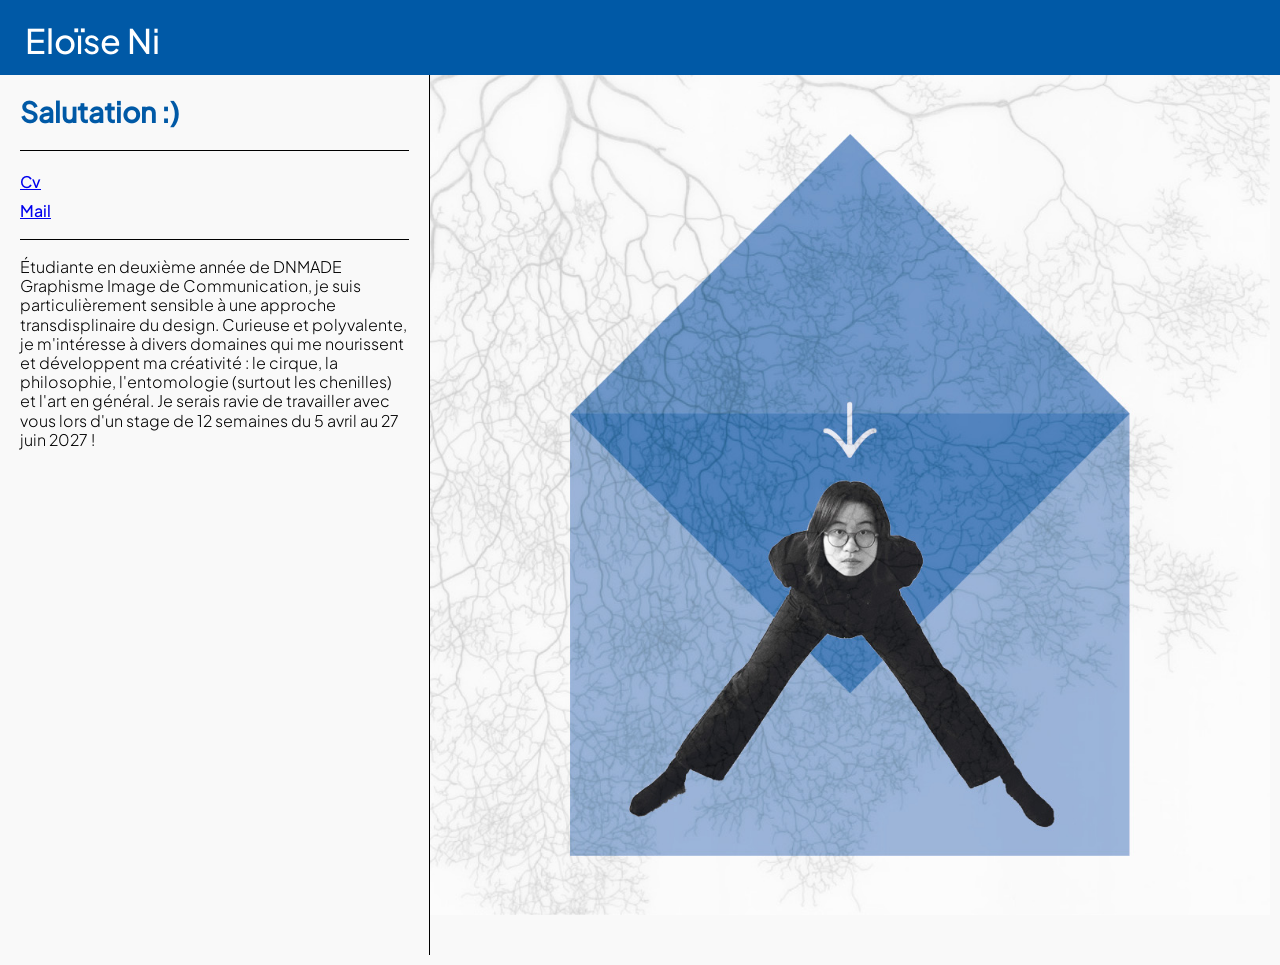
==== commit 5508858c: "mardii" ====
--- a/a_propos.html
+++ b/a_propos.html
@@ -1,4 +1,3 @@
-
 <!DOCTYPE html>
 <html lang="fr">
 
@@ -6,6 +5,7 @@
     <meta charset="UTF-8">
     <meta name="viewport" content="width=device-width, initial-scale=1.0">
     <title>À propos</title>
+    <link rel="icon" href="images/favicon.png" type="image/png">
     <link rel="stylesheet" href="style.css">
 </head>
 
@@ -19,31 +19,32 @@
 
         <section class="project-info">
 
-            <h1>Bonjour</h1>
+            <h1>Salutation :)</h1>
 
             <hr>
 
             <div class="contact-links">
-                <a href="images/NI_eloise_cv.pdf" target="_blank">CV</a>
+                <a href="images/NI_eloise_cv.pdf" target="_blank">Cv</a>
                 <br>
-                <a href="mailto:nieloise379@icloud.com">E-mail</a>
+                <a href="mailto:nieloise379@icloud.com">Mail</a>
             </div>
 
             <hr>
 
             <p>
-                Étudiante en deuxième année de DNMADE Graphisme Image de Communication,
-                je recherche un stage de 12 semaines du 5 avril au 27 juin 2027.
+                Étudiante en deuxième année de DNMADE Graphisme Image de Communication, je suis particulièrement sensible à une approche transdisplinaire du design. Curieuse et polyvalente, je
+                m'intéresse à divers domaines qui me nourissent et développent ma créativité : le cirque, la
+                philosophie, l'entomologie (surtout les chenilles) et l'art en général. Je serais ravie de travailler avec vous lors d'un stage de 12 semaines du 5 avril au 27 juin 2027 ! 
             </p>
 
         </section>
 
         <section class="project-image">
-            <img src="i" alt="Affiche À propos">
+            <img src="images/00_a_propos.jpg" alt="Affiche À propos">
         </section>
 
     </main>
 
 </body>
 
-</html>
+</html>
--- a/style.css
+++ b/style.css
@@ -13,7 +13,7 @@
 }
 
 body {
-    background-color: #ffffff;
+    background-color: #f9f9f9;
     color: black;
     font-family: jakarta;
     max-width: 1920px;
@@ -495,7 +495,7 @@
 .reliure-track {
     display: flex;
     width: 100%;
-    transition: transform 0.4s ease;
+    transition: transform 0.1s ease;
 }
 
 .futurzine-track {
@@ -720,7 +720,13 @@
     width: calc(100% + 20px);
     margin: -10px -10px 0;
 }
-
+.project-page .project-info {
+    border-right: none;
+}
+
+.project-page .project-image {
+    border-left: 1px solid black;
+}
 @media screen and (max-width: 600px) {
 
     header {
@@ -944,3 +950,34 @@
 .banner-link:hover {
     text-decoration: underline;
 }
+
+.project-page .project-info {
+    position: sticky;
+    top: 75px;
+    align-self: start;
+}
+
+@media screen and (max-width: 600px) {
+    .project-page .project-info {
+        position: static;
+    }
+}
+
+.site-footer {
+    padding: 20px 25px;
+    font-family: jakarta-light;
+    font-size: 13px;
+    line-height: 1.4;
+}
+
+.site-footer p {
+    margin: 0 0 4px;
+    text-align: center;
+    color: black;
+}
+
+.site-footer hr {
+    border: none;
+    border-top: 1px solid black;
+    margin: 0 0 15px;
+}
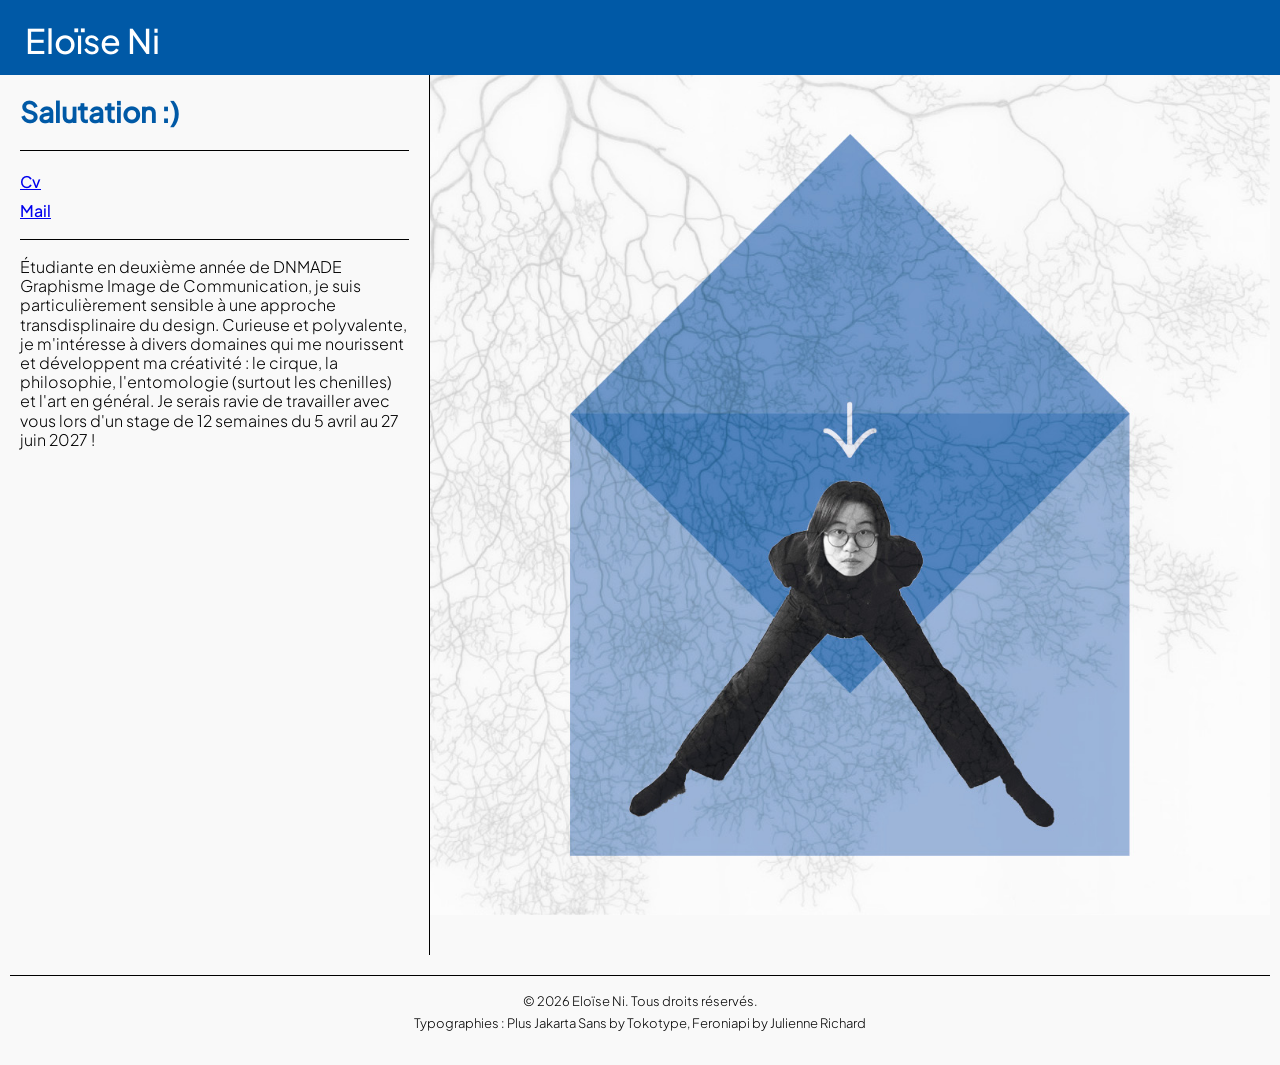
==== commit 1325cf68: "mardi sir" ====
--- a/a_propos.html
+++ b/a_propos.html
@@ -44,7 +44,10 @@
         </section>
 
     </main>
-
+    <footer class="site-footer">
+        <p>&copy; 2026 Eloïse Ni. Tous droits réservés.</p>
+        <p>Typographies : Plus Jakarta Sans by Tokotype, Feroniapi by Julienne Richard</p>
+    </footer>
 </body>
 
 </html>
--- a/style.css
+++ b/style.css
@@ -127,15 +127,17 @@
 .bleu-propos .image-text {
     background-color: rgba(0, 89, 166, 0.80);
 }
-
 .rouge-flip .image-text {
     background-color: rgba(195, 23, 0, 0.70);
 }
-
-.gris-bodum .image-text,
-.noir-faits .image-text,
+.gris-bodum .image-text{
+    background-color: rgba(155, 155, 155, 0.70);
+}
+.noir-faits .image-text{
+    background-color: rgba(15, 15, 15, 0.70);
+}
 .noirr-platon .image-text {
-    background-color: rgba(0, 0, 0, 0.70);
+    background-color: rgba(75, 75, 75, 0.70);
 }
 .bleu-futurzine .image-text {
     background-color: rgba(39, 62, 142, 0.70);
@@ -147,7 +149,7 @@
     background-color: rgba(130, 81, 44, 0.70);
 }
 .jaune-leporello .image-text {
-    background-color: rgba(255, 238, 0, 0.70);
+    background-color: rgba(226, 216, 69, 0.70);
 }
 .rouge-lino .image-text {
     background-color: rgba(205, 23, 25, 0.70);
@@ -156,7 +158,7 @@
     background-color: rgba(104, 84, 205, 0.70);
 }
 .vert-reliure .image-text {
-    background-color: rgba(5, 90, 28, 0.70);
+    background-color: rgba(82, 124, 50, 0.70);
 }
 .vert-symbiose .image-text {
     background-color: rgba(141, 190, 35, 0.70);
@@ -266,10 +268,14 @@
 .circus-page .project-info h1 {
     color: rgb(195, 23, 0);
 }
-.bodum-page .project-info h1,
-.faits-page .project-info h1,
+.bodum-page .project-info h1 {
+    color: rgb(155, 155, 155);
+}
+.faits-page .project-info h1{
+    color: rgb(15, 15, 15);
+}
 .platon-page .project-info h1 {
-    color: rgba(0, 0, 0, 0.65);
+    color: rgb(75, 75, 75);
 }
 .futurzine-page .project-info h1 {
     color: rgb(39, 62, 142);
@@ -281,7 +287,7 @@
     color: rgb(130, 81, 44);
 }
 .leporello-page .project-info h1 {
-    color: rgb(34, 164, 57);
+    color: rgb(226, 216, 69);
 }
 .lino-page .project-info h1 {
     color: rgb(205, 23, 25);
@@ -676,10 +682,14 @@
     transition: background-color 0.3s ease;
 }
 
-.bodum-page .project-banner,
-.faits-page .project-banner,
+.bodum-page .project-banner {
+    background-color: rgb(155, 155, 155);
+}
+.faits-page .project-banner {
+    background-color: rgb(15, 15, 15);
+}
 .platon-page .project-banner {
-    background-color: rgb(100, 100, 100);
+    background-color: rgb(75, 75, 75);
 }
 .propos-page .project-banner {
     background-color: rgb(0, 89, 166);
@@ -697,7 +707,7 @@
     background-color: rgb(130, 81, 44);
 }
 .leporello-page .project-banner {
-    background-color: rgb(34, 164, 57);
+    background-color: rgb(226, 216, 69);
 }
 .lino-page .project-banner {
     background-color: rgb(205, 23, 25);
@@ -964,7 +974,9 @@
 }
 
 .site-footer {
-    padding: 20px 25px;
+    border-top: 1px solid black;
+    margin: 20px 10px 0;
+    padding: 15px 0 20px;
     font-family: jakarta-light;
     font-size: 13px;
     line-height: 1.4;
@@ -976,8 +988,9 @@
     color: black;
 }
 
-.site-footer hr {
-    border: none;
-    border-top: 1px solid black;
-    margin: 0 0 15px;
-}+.project-page .site-footer,
+.propos-page .site-footer {
+    margin-left: 0;
+    margin-right: 0;
+}
+
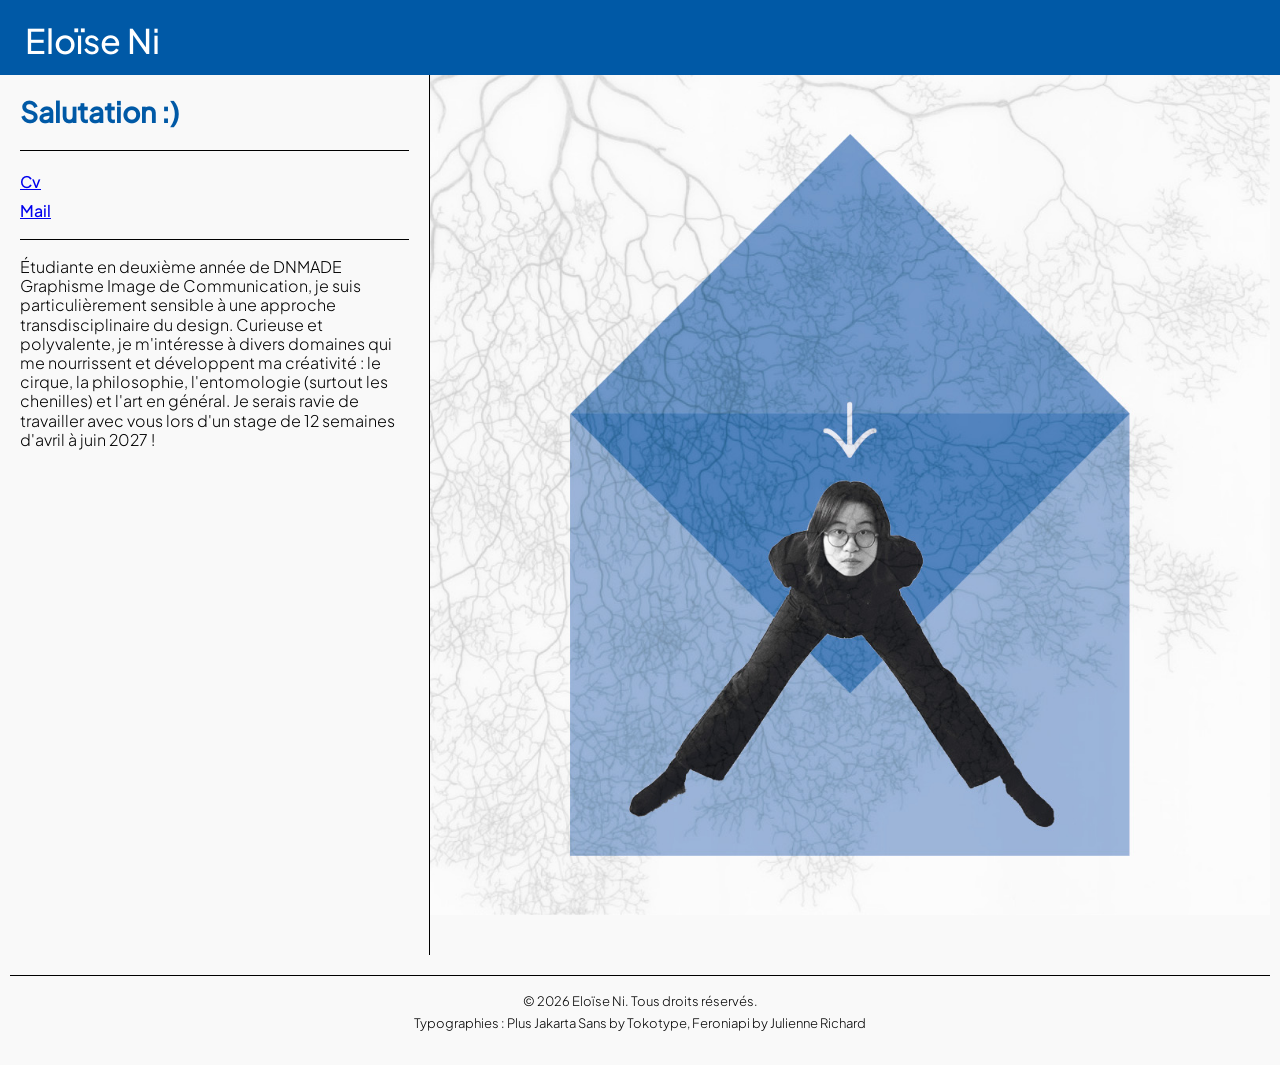
==== commit ac7c4ef3: "Update a_propos.html" ====
--- a/a_propos.html
+++ b/a_propos.html
@@ -32,9 +32,11 @@
             <hr>
 
             <p>
-                Étudiante en deuxième année de DNMADE Graphisme Image de Communication, je suis particulièrement sensible à une approche transdisplinaire du design. Curieuse et polyvalente, je
-                m'intéresse à divers domaines qui me nourissent et développent ma créativité : le cirque, la
-                philosophie, l'entomologie (surtout les chenilles) et l'art en général. Je serais ravie de travailler avec vous lors d'un stage de 12 semaines du 5 avril au 27 juin 2027 ! 
+                Étudiante en deuxième année de DNMADE Graphisme Image de Communication, je suis particulièrement
+                sensible à une approche transdisciplinaire du design. Curieuse et polyvalente, je
+                m'intéresse à divers domaines qui me nourrissent et développent ma créativité : le cirque, la
+                philosophie, l'entomologie (surtout les chenilles) et l'art en général. Je serais ravie de travailler
+                avec vous lors d'un stage de 12 semaines d'avril à juin 2027 !
             </p>
 
         </section>
